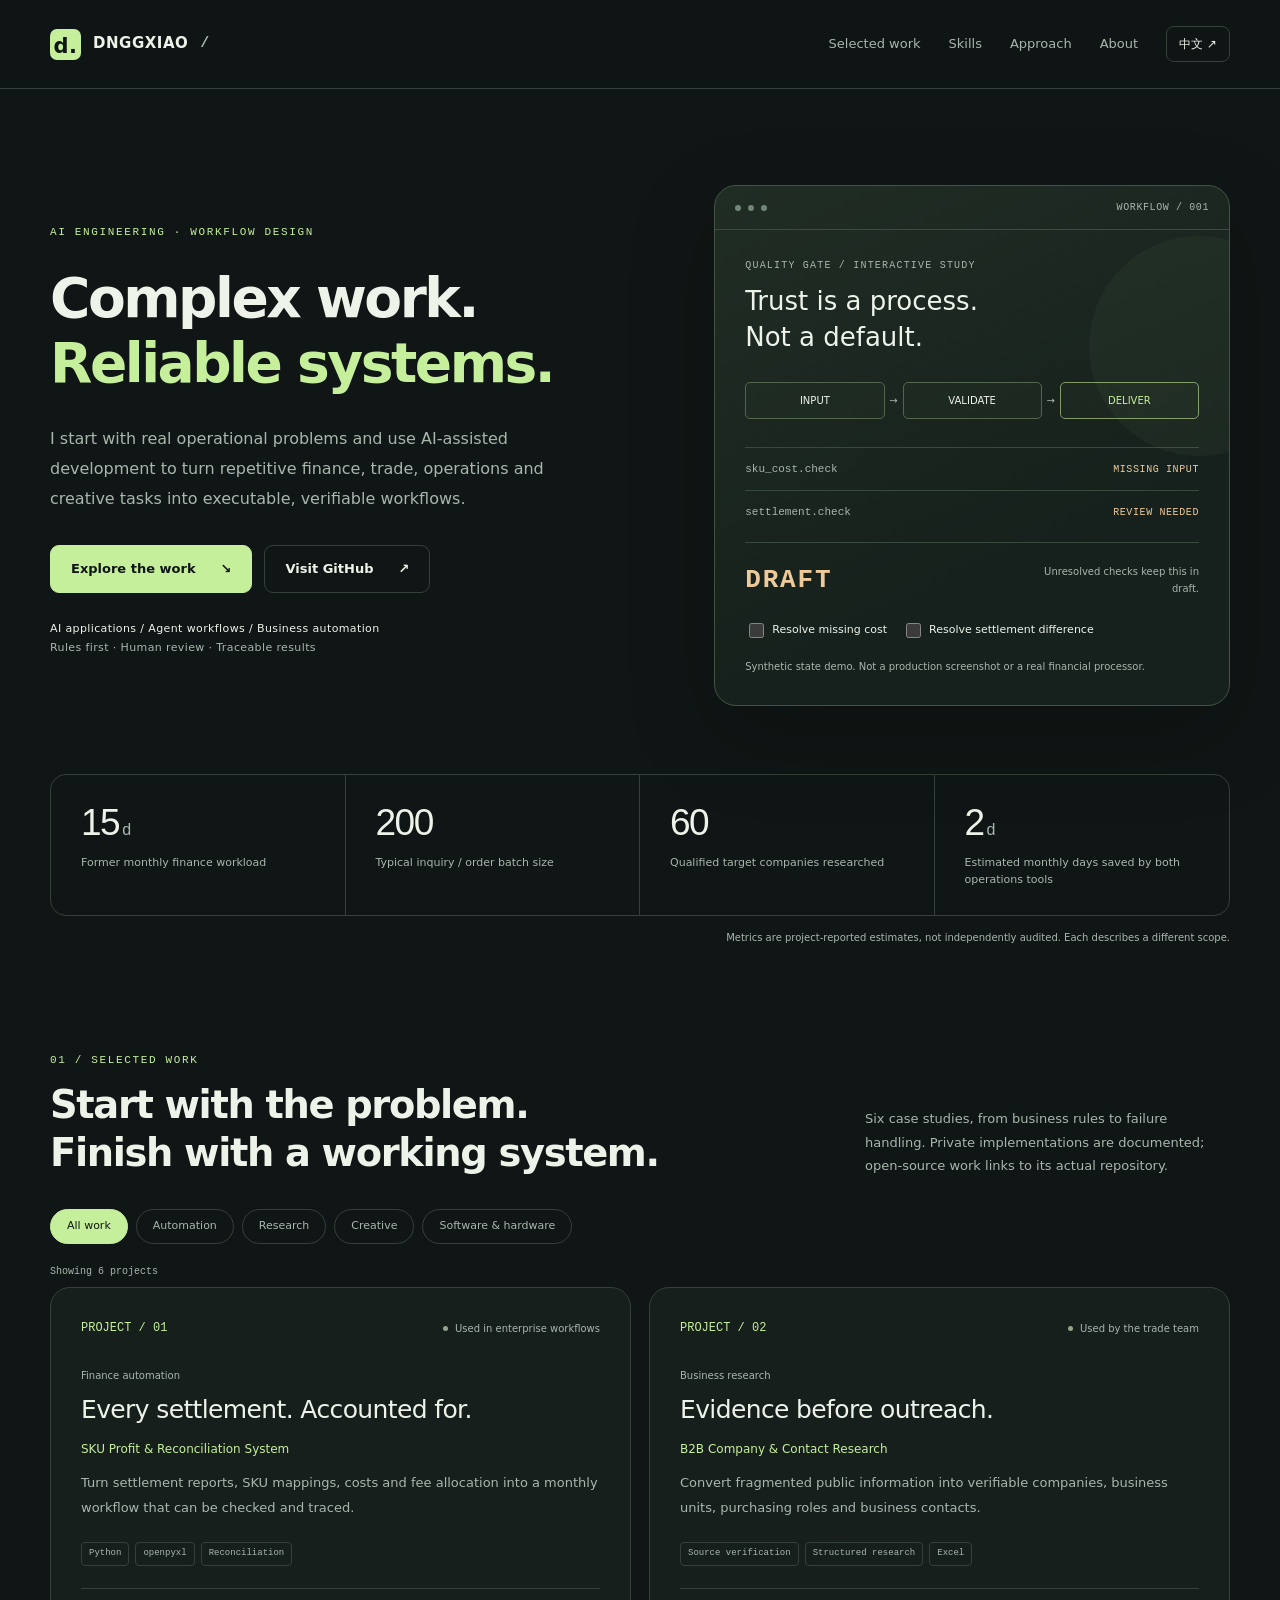
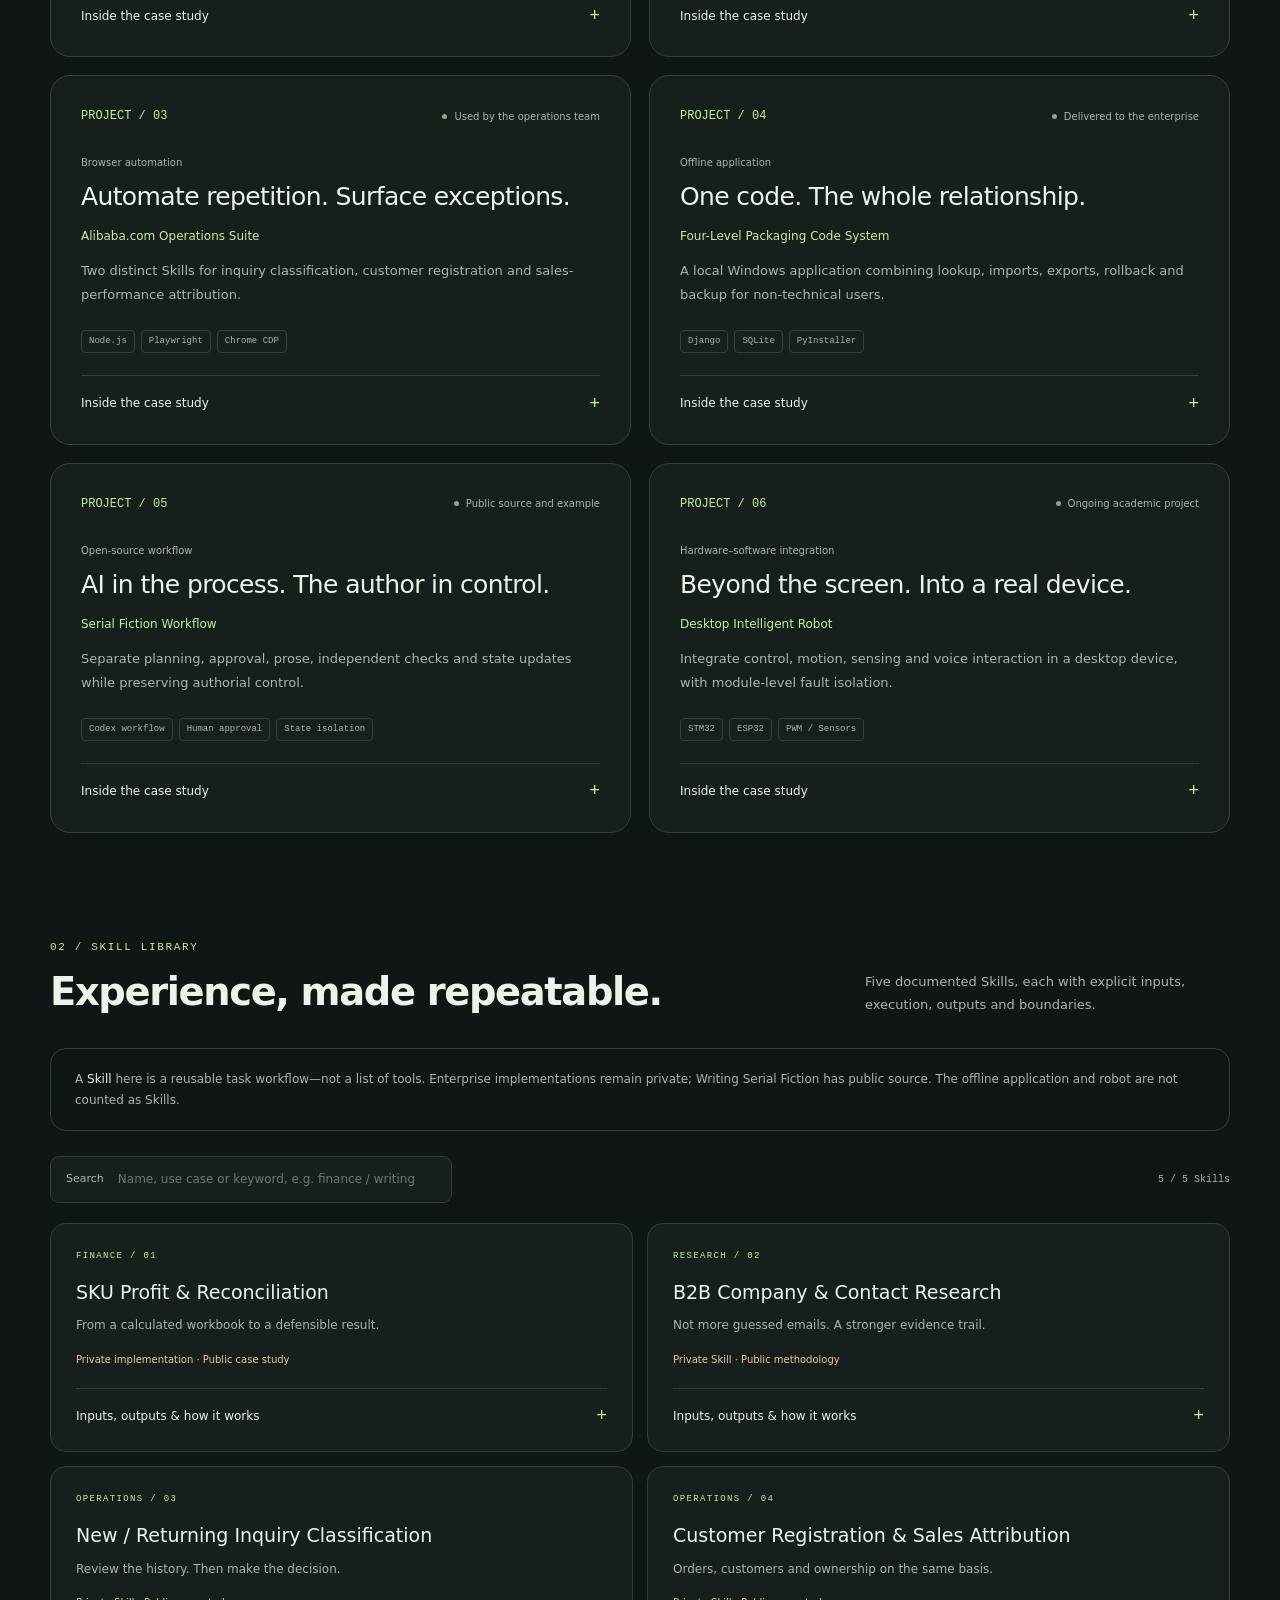
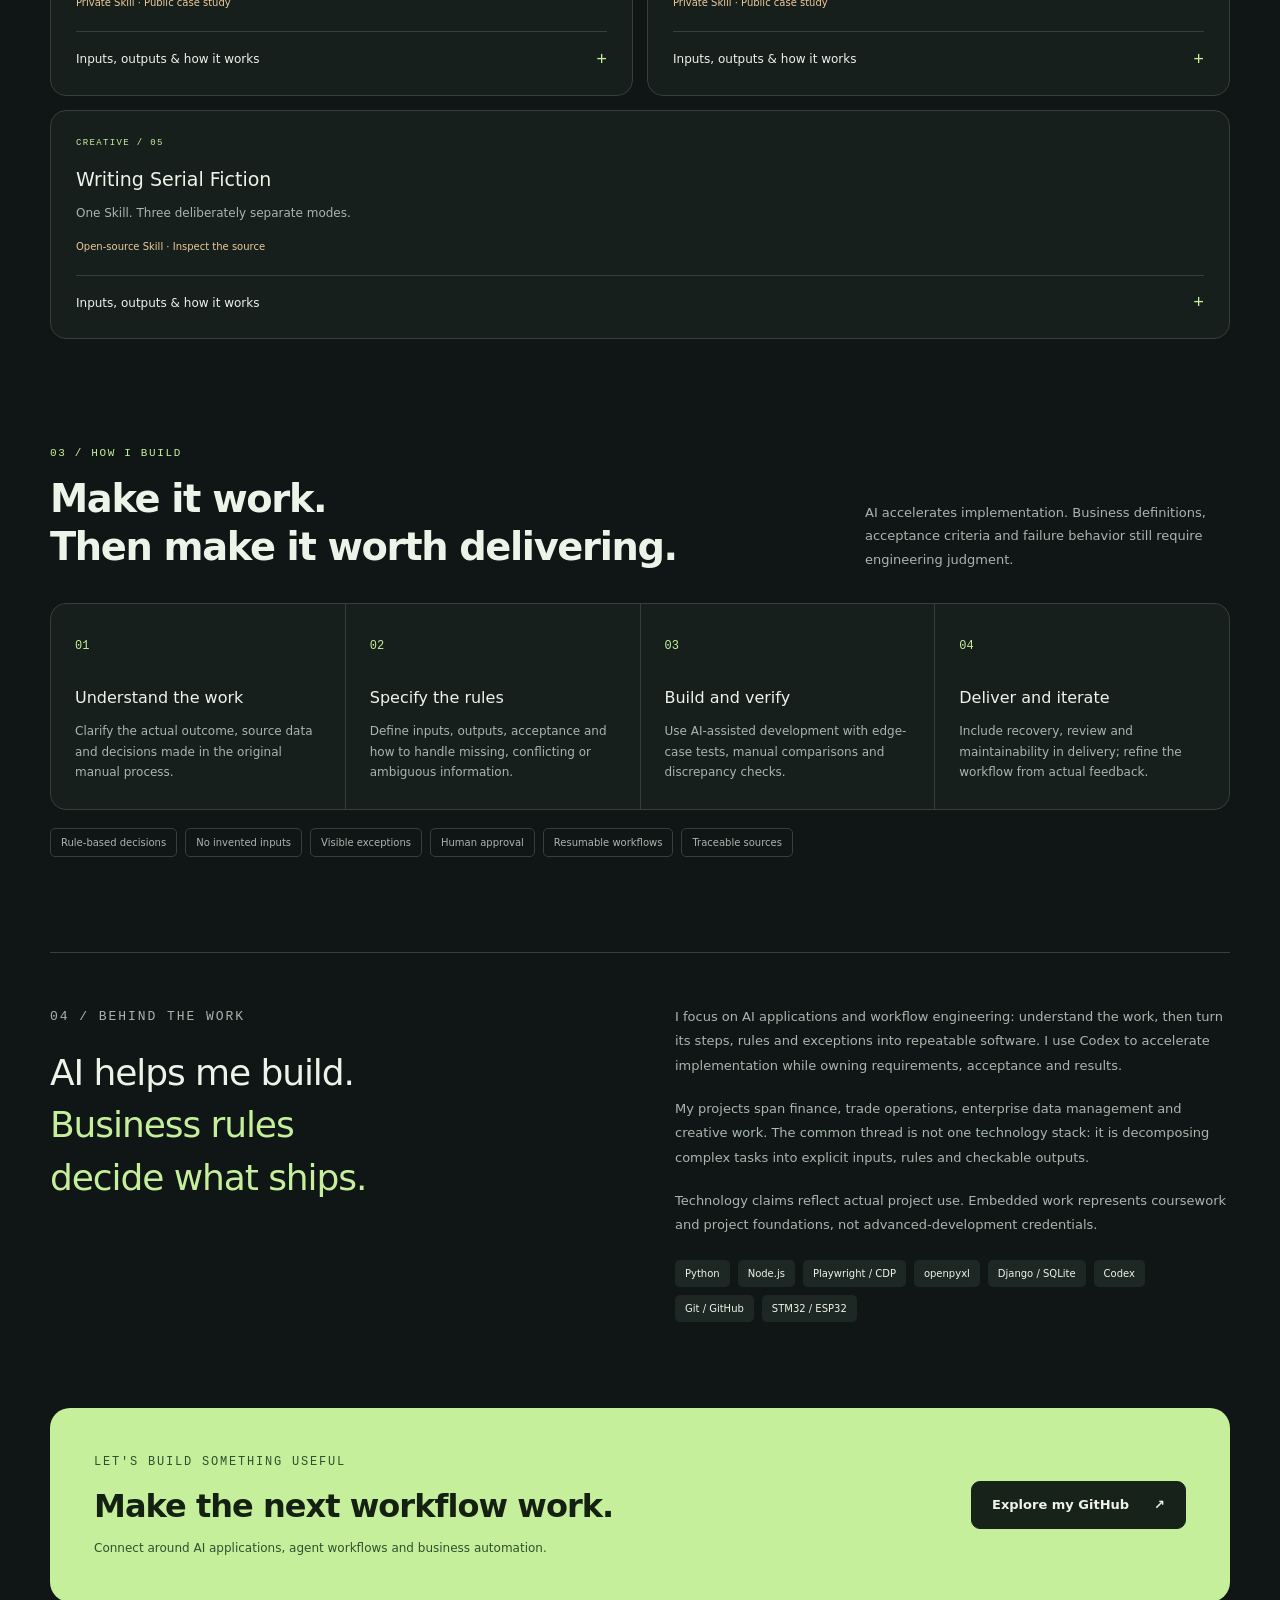
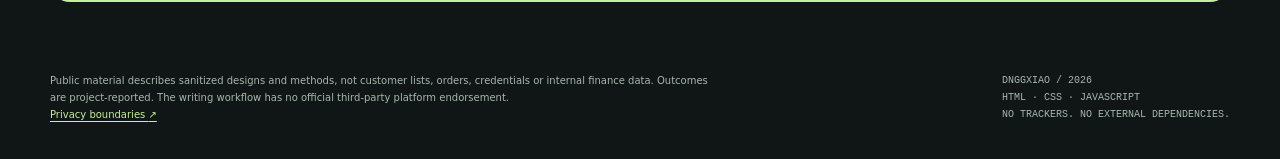
==== docs/index.en.html @ c652de13 "Build bilingual portfolio with six case studies and five Skill guides" ====
<!doctype html>
<html lang="en">
<head>
<meta charset="utf-8">
<meta name="viewport" content="width=device-width,initial-scale=1">
<meta name="color-scheme" content="dark light">
<meta name="description" content="The bilingual AI applications and workflow engineering portfolio of dnggxiao.">
<meta name="referrer" content="strict-origin-when-cross-origin">
<title>dnggxiao · AI Applications & Workflow Engineering</title>
<link rel="alternate" hreflang="zh-CN" href="index.html">
<link rel="alternate" hreflang="en" href="index.en.html">
<link rel="icon" href="data:,">
<meta name="theme-color" content="#101615">
<link rel="stylesheet" href="styles.css">
<script defer src="content.js"></script>
<script defer src="app.js"></script>
</head>
<body>
<noscript><div class="noscript"><h1>dnggxiao / AI Workflow Engineering</h1><p>This interface uses JavaScript. Read the complete text portfolio below for the no-script version.</p><p><a href="https://github.com/dnggxiao/ai-agent-portfolio/blob/main/README.md">中文项目介绍</a> · <a href="https://github.com/dnggxiao/ai-agent-portfolio/blob/main/README.en.md">English portfolio</a></p></div></noscript>
<div id="app"><p class="loading">Loading portfolio…</p></div>
</body>
</html>
---- docs/styles.css ----
/* Original, dependency-free portfolio interface. */
:root{--bg:#101615;--panel:#171f1d;--panel2:#1d2723;--ink:#eef3ea;--muted:#a8b6ad;--accent:#c5ef9b;--warm:#edca9a;--line:#344039;--radius:20px;color-scheme:dark;font-family:Inter,"Segoe UI","PingFang SC","Microsoft YaHei",system-ui,sans-serif}
*{box-sizing:border-box}html{scroll-behavior:smooth;scroll-padding-top:110px}body{margin:0;background:var(--bg);color:var(--ink);line-height:1.7}a{color:inherit;text-decoration:none}button,input{font:inherit}button,a,input,summary{-webkit-tap-highlight-color:transparent}button{cursor:pointer}button:disabled{cursor:default}a,button,input,summary{touch-action:manipulation}a:focus-visible,button:focus-visible,input:focus-visible,summary:focus-visible{outline:3px solid var(--warm);outline-offset:5px}::selection{background:var(--accent);color:var(--bg)}[hidden]{display:none!important}.wrap{width:min(1180px,calc(100% - 80px));margin:auto}.mono,.eyebrow,.chip,.number,.micro{font-family:"SFMono-Regular",Consolas,"Liberation Mono",monospace}.eyebrow{font-size:11px;letter-spacing:.15em;text-transform:uppercase;color:var(--accent);margin:0 0 24px}.muted{color:var(--muted)}.skip{position:fixed;top:-100px;left:20px;z-index:20;background:var(--accent);color:#101615;padding:10px 20px}.skip:focus{top:12px}
header{position:sticky;top:0;z-index:10;background:rgba(16,22,21,.95);border-bottom:1px solid var(--line);backdrop-filter:blur(18px)}.nav{min-height:88px;display:flex;align-items:center;gap:28px}.brand{font-size:15px;font-weight:800;letter-spacing:.035em;display:flex;align-items:center;gap:12px;white-space:nowrap}.mark{display:grid;place-items:center;width:31px;height:31px;background:var(--accent);color:#101615;border-radius:7px;font-size:21px;font-weight:900}.navlinks{display:flex;gap:28px;margin-left:auto;font-size:13px;color:var(--muted)}.navlinks a:hover{color:var(--accent)}.language{font-size:12px;border:1px solid var(--line);border-radius:8px;padding:7px 12px;white-space:nowrap}.language:hover{border-color:var(--accent)}.hero{display:grid;grid-template-columns:1.16fr 1fr;gap:66px;align-items:center;padding:96px 0 68px;position:relative}.hero h1{font-weight:650;font-size:clamp(42px,4.55vw,67px);line-height:1.18;letter-spacing:-.045em;margin:0 0 28px;overflow-wrap:break-word}.hero h1 em{font-style:normal;color:var(--accent)}html[lang=en] .hero h1{font-size:clamp(42px,4.3vw,64px)}.hero .intro{font-size:16px;max-width:505px;color:var(--muted);margin:0 0 30px;line-height:1.9}.actions{display:flex;gap:12px;flex-wrap:wrap}.button{display:inline-flex;align-items:center;justify-content:center;gap:25px;padding:12px 20px;border-radius:9px;font-size:13px;border:1px solid var(--line);font-weight:600;background:transparent;color:var(--ink);transition:transform .15s,border-color .15s}.button:hover{transform:translateY(-2px);border-color:var(--accent)}.button.primary{background:var(--accent);border-color:var(--accent);color:#101615}.hero-note{font-size:11px;margin-top:27px;color:var(--muted);letter-spacing:.035em}.hero-note b{color:var(--ink);font-weight:500}
.console{background:linear-gradient(155deg,#202d24,#16201c 70%);border:1px solid #435441;border-radius:22px;overflow:hidden;box-shadow:0 30px 90px #0003;position:relative}.console:before{content:"";position:absolute;width:220px;height:220px;border-radius:50%;background:#c5ef9b09;right:-80px;top:50px;pointer-events:none}.console-top{display:flex;align-items:center;gap:7px;border-bottom:1px solid #3d4c40;padding:16px 20px;font:10px monospace;letter-spacing:.06em;color:var(--muted)}.dot{width:6px;height:6px;background:#718775;border-radius:50%}.console-top span:last-child{margin-left:auto}.console-body{padding:30px}.console-label{font:10px monospace;letter-spacing:.12em;color:var(--muted);margin:0}.console h2{font-size:26px;line-height:1.4;font-weight:500;margin:12px 0 26px}.flow{display:grid;grid-template-columns:1fr 18px 1fr 18px 1fr;align-items:center;margin-bottom:28px;font-size:10px;text-align:center;color:var(--muted)}.flow b{font-weight:500;color:var(--ink);padding:9px 3px;border:1px solid #52664d;border-radius:5px;background:#c5ef9b05}.flow b:last-child{color:var(--accent);border-color:#829b68}.checkline{display:flex;justify-content:space-between;align-items:center;border-top:1px solid #384a3e;padding:12px 0;font-size:12px;gap:10px}.checkline code{font-size:11px;color:var(--muted)}.flag{font:10px monospace;letter-spacing:.06em;color:var(--warm)}.flag.good{color:var(--accent)}.state-row{display:flex;align-items:center;justify-content:space-between;border-top:1px solid #384a3e;margin-top:8px;padding-top:20px}.state-name{color:var(--warm);font:600 26px monospace;letter-spacing:.07em}.state-name.good{color:var(--accent)}.state-caption{font-size:10px;color:var(--muted);max-width:170px;text-align:right}.demo-controls{display:flex;gap:15px;flex-wrap:wrap;margin-top:23px;font-size:11px;color:var(--ink)}.demo-controls label{cursor:pointer;display:flex;align-items:center;gap:5px}.demo-controls input{accent-color:var(--accent);width:15px;height:15px}.demo-note{margin:17px 0 0;font-size:10px;color:var(--muted)}
.metrics{display:grid;grid-template-columns:repeat(4,1fr);border:1px solid var(--line);border-radius:16px;overflow:hidden}.metric{padding:26px 30px;border-right:1px solid var(--line)}.metric:last-child{border:0}.metric strong{font:500 37px/1.2 "Segoe UI",sans-serif;letter-spacing:-.04em}.metric strong small{font-size:16px;font-weight:400;color:var(--muted);margin-left:3px}.metric p{font-size:11px;color:var(--muted);margin:8px 0 0;line-height:1.6}.metrics-note{font-size:10px;color:var(--muted);text-align:right;margin:13px 0 0}.section{padding-top:105px}.section-head{display:flex;align-items:flex-end;justify-content:space-between;gap:28px;margin-bottom:32px}.section-head .eyebrow{margin-bottom:12px}.section h2{font-size:clamp(28px,3vw,40px);font-weight:550;line-height:1.25;letter-spacing:-.035em;margin:0}.section-desc{max-width:365px;font-size:13px;color:var(--muted);margin:0;line-height:1.8}.filters{display:flex;gap:8px;flex-wrap:wrap;margin-bottom:22px}.filter{color:var(--muted);background:transparent;border:1px solid var(--line);border-radius:50px;padding:7px 16px;font-size:11px}.filter[aria-pressed=true]{background:var(--accent);border-color:var(--accent);color:#101615}.project-grid{display:grid;grid-template-columns:1fr 1fr;gap:18px;align-items:start}.project{padding:30px;background:var(--panel);border:1px solid var(--line);border-radius:var(--radius);position:relative;min-width:0}.project:hover{border-color:#62765c}.project-top{display:flex;align-items:center;justify-content:space-between;gap:12px;margin-bottom:28px}.number{font-size:12px;color:var(--accent)}.status{font-size:10px;color:var(--muted);display:flex;align-items:center;gap:7px}.status:before{content:"";width:5px;height:5px;flex-shrink:0;border-radius:50%;background:#93a48c}.project .type{font-size:10px;color:var(--muted);margin:0 0 8px}.project h3{font-size:25px;font-weight:500;line-height:1.4;letter-spacing:-.025em;margin:0 0 12px}.project-name{font-size:12px;color:var(--accent);margin:0 0 12px}.project .summary{font-size:13px;color:var(--muted);line-height:1.9;margin:0 0 22px}.tags{display:flex;gap:6px;flex-wrap:wrap;margin:0 0 22px}.chip{font-size:9px;color:var(--muted);border:1px solid var(--line);border-radius:4px;padding:3px 7px}.project details{border-top:1px solid var(--line)}summary{cursor:pointer;list-style:none;display:flex;justify-content:space-between;gap:10px;align-items:center;padding-top:17px;font-size:12px;color:var(--ink)}summary::-webkit-details-marker{display:none}summary:after{content:"+";font:18px monospace;color:var(--accent)}details[open]>summary:after{content:"−"}.detail{font-size:12px;line-height:1.9;color:var(--muted)}.detail h4{color:var(--ink);font-size:11px;font-weight:600;margin:22px 0 7px}.detail p{margin:0}.detail a,.textlink{color:var(--accent);text-decoration:underline;text-underline-offset:4px}.detail .source{padding-top:24px}.role{color:var(--warm);font-size:10px;padding-top:20px}.empty{color:var(--muted);padding:24px;border:1px dashed var(--line);border-radius:12px;font-size:13px}
.skill-intro{border:1px solid var(--line);border-radius:16px;padding:20px 24px;font-size:12px;color:var(--muted);margin-bottom:20px}.skill-intro strong{color:var(--ink);font-weight:500}.search-row{display:flex;align-items:center;justify-content:space-between;gap:18px;margin:25px 0 20px}.search-box{max-width:470px;display:flex;align-items:center;gap:12px;border:1px solid var(--line);border-radius:9px;padding:11px 15px;background:var(--panel)}.search-box input{background:transparent;border:0;color:var(--ink);font-size:12px;width:320px;max-width:100%;outline-offset:8px;min-width:0}.search-box label{font-size:11px;color:var(--muted);white-space:nowrap}.count{font:10px monospace;color:var(--muted);white-space:nowrap}.skill-grid{display:grid;grid-template-columns:1fr 1fr;gap:14px;align-items:start}.skill{background:var(--panel);border:1px solid var(--line);border-radius:16px;padding:25px;min-width:0}.skill:last-child{grid-column:1/-1}.skill .eyebrow{font-size:9px;margin:0 0 15px}.skill h3{font-size:19px;line-height:1.45;font-weight:500;margin:0 0 9px}.skill .sub{font-size:12px;color:var(--muted);margin:0 0 15px}.access{font-size:10px;color:var(--warm);margin:0 0 20px}.skill summary{border-top:1px solid var(--line)}.method{display:grid;grid-template-columns:repeat(4,1fr);gap:1px;border:1px solid var(--line);border-radius:16px;overflow:hidden;background:var(--line)}.step{background:var(--panel);padding:26px 24px}.step b{font:12px monospace;color:var(--accent)}.step h3{font-size:16px;font-weight:500;margin:27px 0 10px}.step p{font-size:12px;color:var(--muted);margin:0}.principles{display:flex;gap:8px;flex-wrap:wrap;margin-top:18px}.principles span{font-size:10px;color:var(--muted);border:1px solid var(--line);padding:5px 10px;border-radius:5px}
.about{display:grid;grid-template-columns:1fr 1fr;gap:70px;border-top:1px solid var(--line);padding-top:52px;margin-top:95px}.about h2{font-size:36px;line-height:1.45;letter-spacing:-.03em;font-weight:500;margin:0}.about h2 em{font-style:normal;color:var(--accent)}.about p{font-size:13px;color:var(--muted);line-height:1.9;margin:0 0 18px}.stack{display:flex;gap:8px;flex-wrap:wrap;margin-top:22px}.stack span{padding:5px 10px;background:var(--panel2);border-radius:5px;font-size:10px}.contact{margin:86px 0 70px;background:var(--accent);color:#142012;border-radius:20px;padding:44px;display:flex;align-items:center;justify-content:space-between;gap:26px}.contact .eyebrow{color:#334f2e;margin-bottom:12px}.contact h2{font-size:32px;line-height:1.35;font-weight:550;letter-spacing:-.03em;margin:0 0 10px}.contact p{font-size:12px;color:#334f2e;margin:0}.contact .button{color:var(--ink);background:#17221a;white-space:nowrap;border-color:#17221a}.footer{display:flex;justify-content:space-between;gap:30px;font-size:10px;color:var(--muted);padding:0 0 32px}.footer a{text-decoration:underline;text-underline-offset:3px}.footer p{margin:0;max-width:670px}.noscript{margin:30px auto;max-width:900px;padding:25px;border:1px solid #777}.loading{padding:80px 30px;text-align:center;color:var(--muted)}
@media(min-width:1300px){.hero{padding-top:112px;padding-bottom:84px}}
@media(max-width:960px){.wrap{width:calc(100% - 48px)}.hero{gap:32px;padding-top:70px}.hero h1,html[lang=en] .hero h1{font-size:44px}.console-body{padding:24px}.console h2{font-size:22px}.navlinks{gap:18px}.metric{padding:24px 20px}.section{padding-top:80px}.about{gap:35px}.project{padding:25px}.project h3{font-size:22px}}
@media(max-width:720px){html{scroll-padding-top:125px}.wrap{width:calc(100% - 36px)}.nav{min-height:78px;gap:12px;flex-wrap:wrap;padding-top:14px;padding-bottom:13px}.brand{font-size:13px}.navlinks{order:3;margin:0;width:100%;justify-content:space-between;gap:16px;font-size:11px;padding-top:2px}.language{margin-left:auto}.hero{grid-template-columns:1fr;gap:40px;padding:48px 0 38px}.hero h1,html[lang=en] .hero h1{font-size:clamp(37px,9.5vw,56px);max-width:530px}.hero .intro{font-size:14px;max-width:520px}.eyebrow{font-size:9px;margin-bottom:20px}.hero-note{font-size:10px}.console-body{padding:25px}.console h2{font-size:25px}.metrics{grid-template-columns:1fr 1fr}.metric{padding:23px}.metric:nth-child(2){border-right:0}.metric:nth-child(-n+2){border-bottom:1px solid var(--line)}.metric strong{font-size:32px}.metrics-note{text-align:left;line-height:1.7}.section{padding-top:65px}.section-head{display:block}.section h2{font-size:31px}.section-desc{margin-top:18px;max-width:none;font-size:12px}.project-grid,.skill-grid{grid-template-columns:1fr}.project{padding:26px}.project h3{font-size:25px}.project-top{margin-bottom:22px}.skill:last-child{grid-column:auto}.search-row{align-items:flex-start;flex-direction:column;gap:10px}.search-box{max-width:100%;width:100%}.search-box input{width:100%}.search-box label{font-size:10px}.method{grid-template-columns:1fr 1fr}.step{padding:25px 22px}.step h3{margin-top:20px}.about{grid-template-columns:1fr;gap:27px;margin-top:68px;padding-top:40px}.about h2{font-size:31px}.contact{display:block;padding:30px 25px;margin:60px 0 36px}.contact h2{font-size:27px}.contact .button{margin-top:25px}.footer{display:block;font-size:9px}.footer p{margin-bottom:14px}.skill-intro{padding:18px}.filters{gap:7px}.filter{font-size:10px;padding:7px 13px}.demo-controls{gap:12px}}
@media(prefers-reduced-motion:reduce){html{scroll-behavior:auto}*,*:before,*:after{transition:none!important;animation:none!important}}
@media print{html{color-scheme:light}body{background:white;color:black}header,.hero .console,.filters,.search-row,.contact,.actions,.skip{display:none}.wrap{width:100%}.hero{display:block;padding:20px 0}.hero h1{font-size:32px}.hero h1 em,.eyebrow,.number,.project-name,.detail a{color:#23472b}.muted,.summary,.intro,.section-desc,.detail,.about p,.metric p{color:#333!important}.project,.skill,.step{background:white;border:1px solid #aaa;break-inside:avoid}.project-grid,.skill-grid,.method{display:block}.project,.skill,.step{margin:15px 0}.section{padding-top:30px}.about{display:block;margin-top:35px}.metrics{border-color:#aaa}.footer{color:#333}a{text-decoration:underline}}
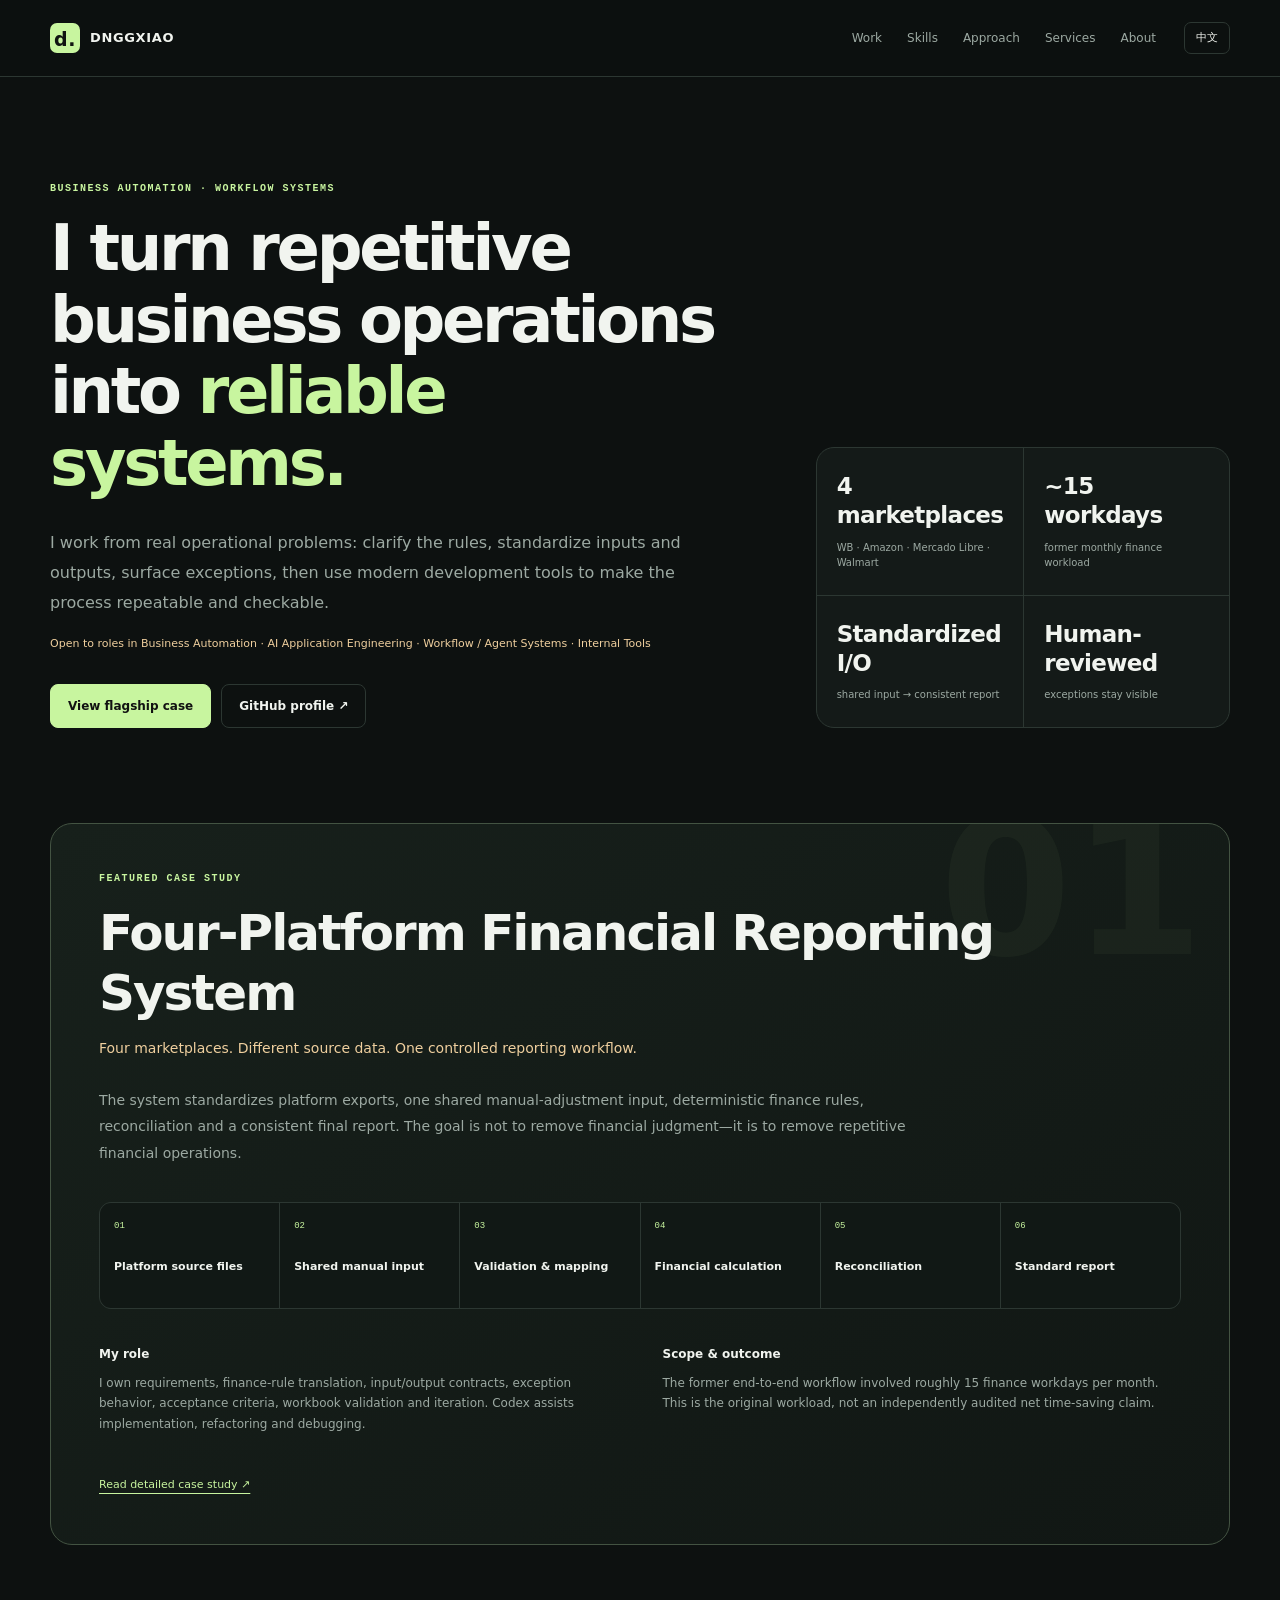
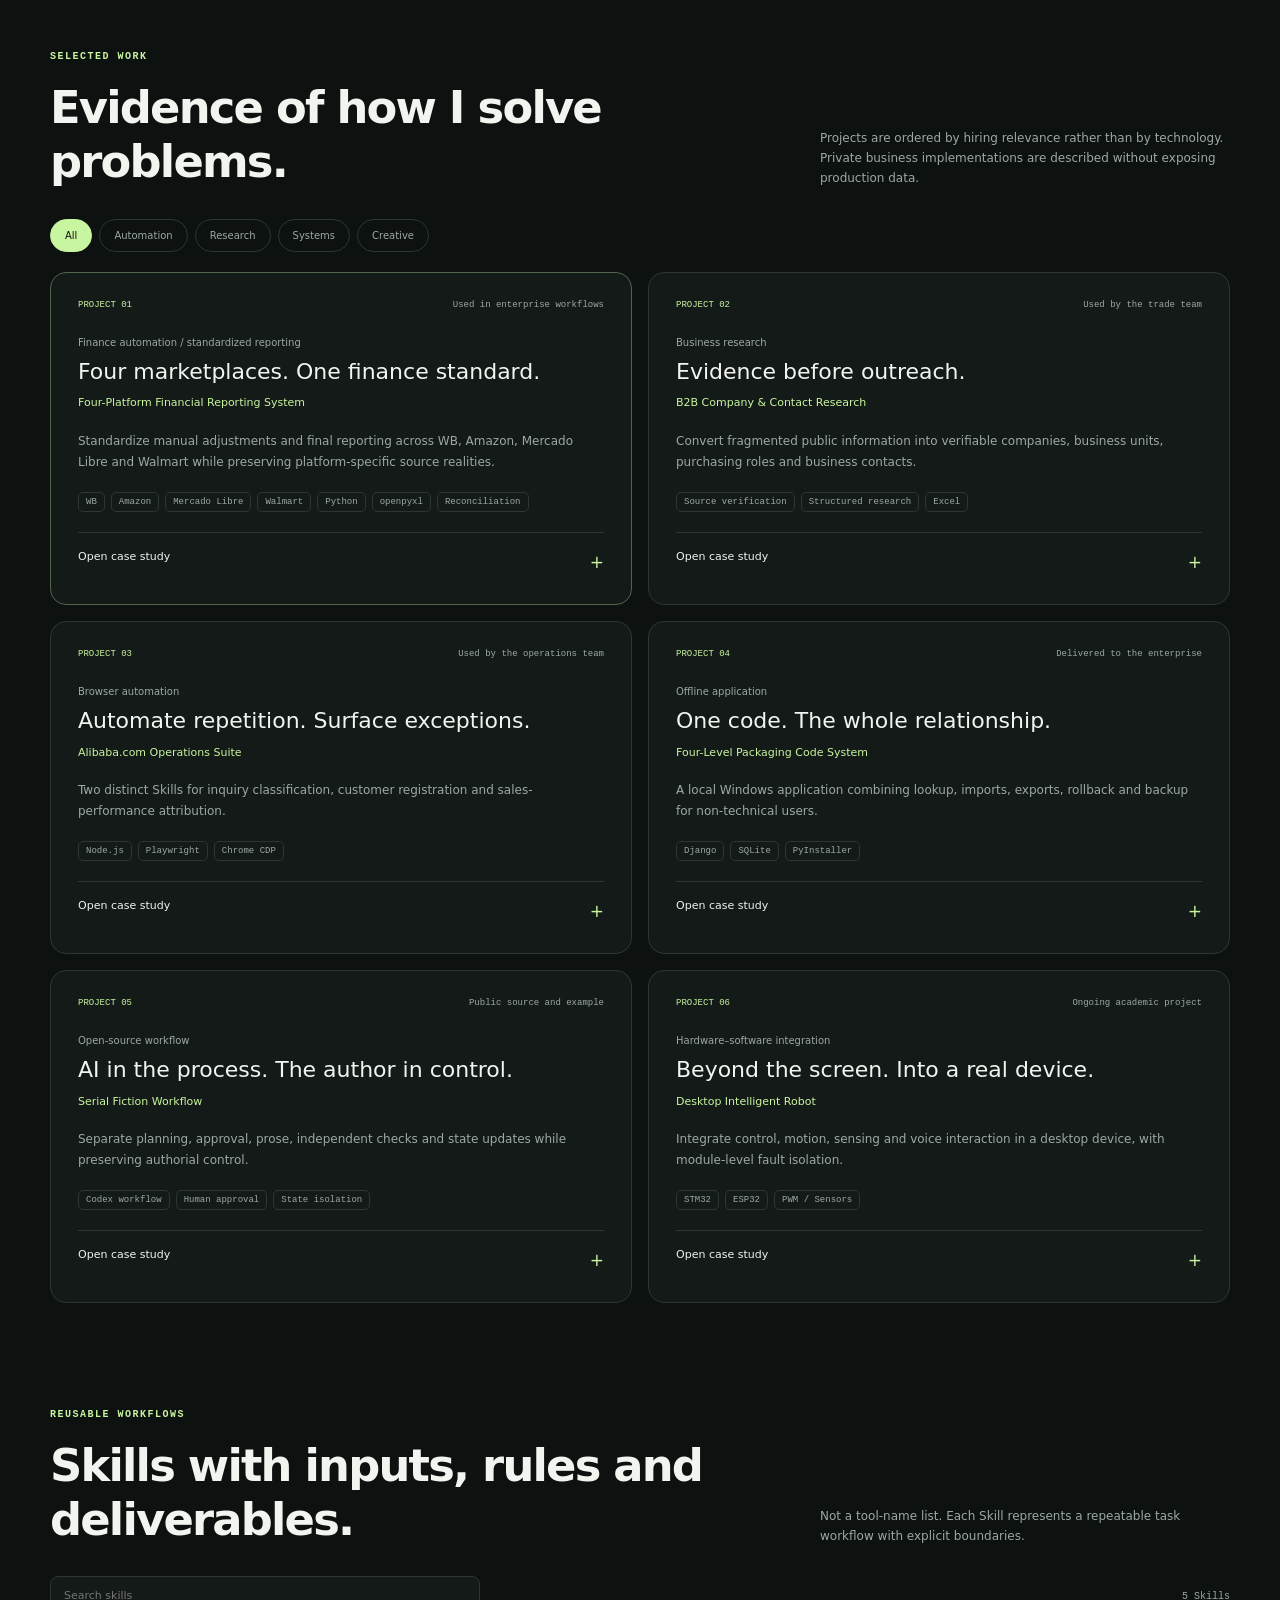
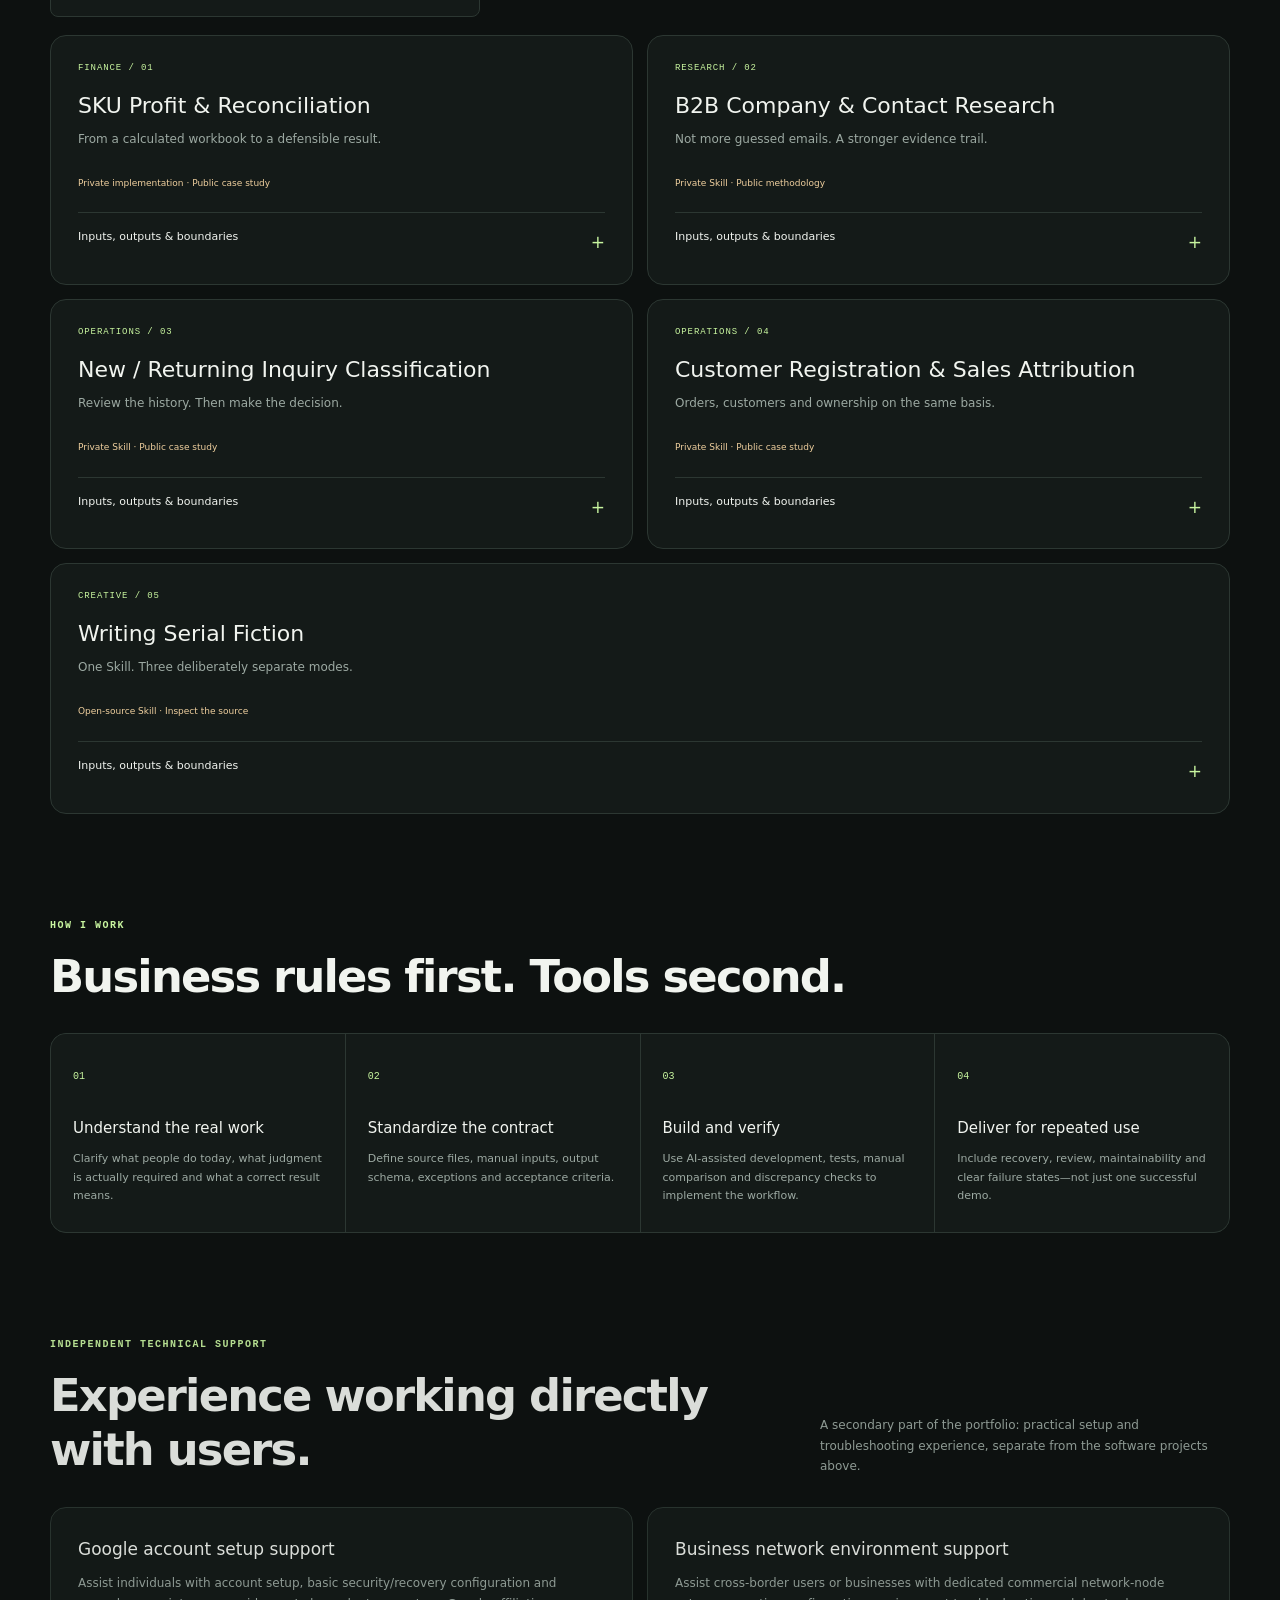
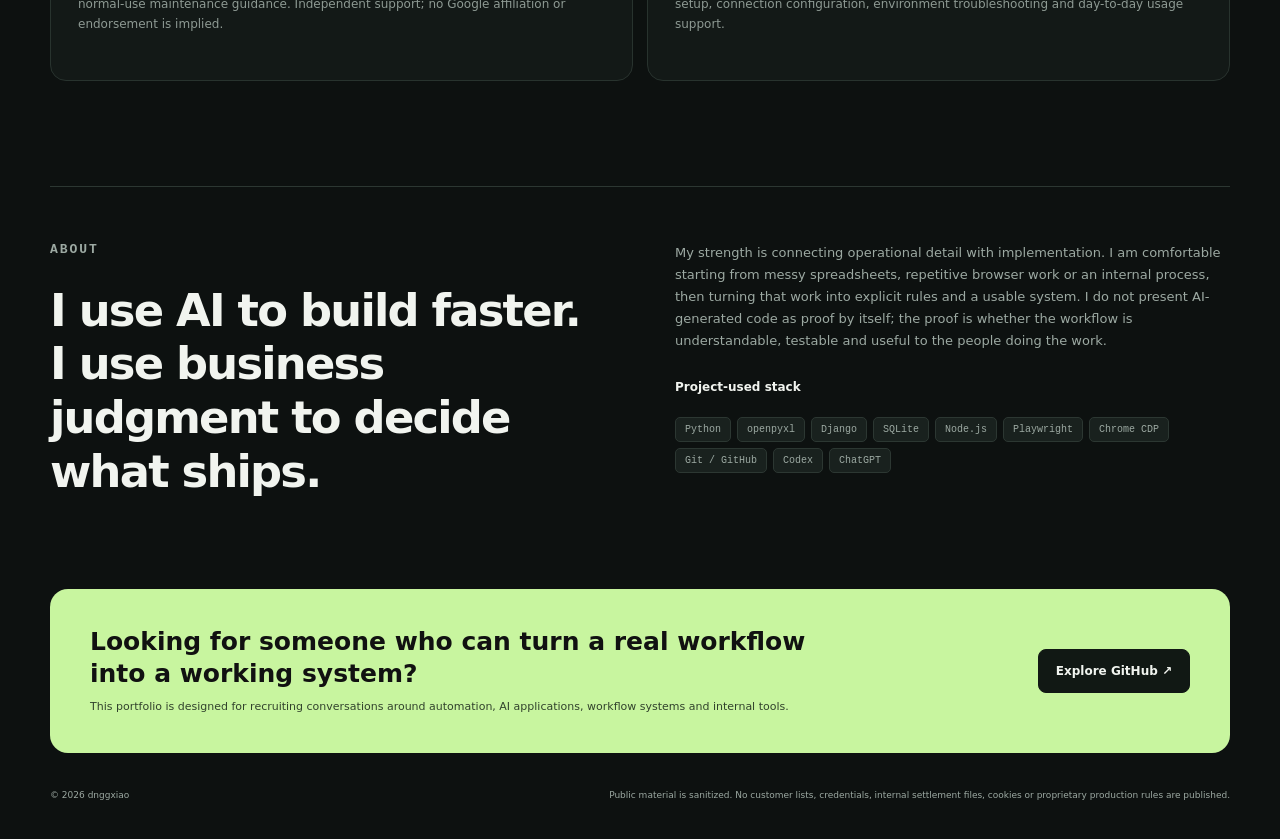
==== commit 694ee4f6: "Update English portfolio metadata for recruiting" ====
--- a/docs/index.en.html
+++ b/docs/index.en.html
@@ -3,20 +3,20 @@
 <head>
 <meta charset="utf-8">
 <meta name="viewport" content="width=device-width,initial-scale=1">
-<meta name="color-scheme" content="dark light">
-<meta name="description" content="The bilingual AI applications and workflow engineering portfolio of dnggxiao.">
+<meta name="color-scheme" content="dark">
+<meta name="description" content="dnggxiao recruiting portfolio: business automation, workflow systems, four-platform financial reporting, internal tools and AI-assisted development.">
 <meta name="referrer" content="strict-origin-when-cross-origin">
-<title>dnggxiao · AI Applications & Workflow Engineering</title>
+<title>dnggxiao · Business Automation & Workflow Systems</title>
 <link rel="alternate" hreflang="zh-CN" href="index.html">
 <link rel="alternate" hreflang="en" href="index.en.html">
 <link rel="icon" href="data:,">
-<meta name="theme-color" content="#101615">
+<meta name="theme-color" content="#0d1110">
 <link rel="stylesheet" href="styles.css">
 <script defer src="content.js"></script>
 <script defer src="app.js"></script>
 </head>
 <body>
-<noscript><div class="noscript"><h1>dnggxiao / AI Workflow Engineering</h1><p>This interface uses JavaScript. Read the complete text portfolio below for the no-script version.</p><p><a href="https://github.com/dnggxiao/ai-agent-portfolio/blob/main/README.md">中文项目介绍</a> · <a href="https://github.com/dnggxiao/ai-agent-portfolio/blob/main/README.en.md">English portfolio</a></p></div></noscript>
+<noscript><div class="noscript"><h1>dnggxiao / Business Automation & Workflow Systems</h1><p>This portfolio uses JavaScript. The complete bilingual portfolio remains available in the repository README files.</p><p><a href="https://github.com/dnggxiao/ai-agent-portfolio/blob/main/README.md">中文作品集</a> · <a href="https://github.com/dnggxiao/ai-agent-portfolio/blob/main/README.en.md">English portfolio</a></p></div></noscript>
 <div id="app"><p class="loading">Loading portfolio…</p></div>
 </body>
 </html>
--- a/docs/styles.css
+++ b/docs/styles.css
@@ -1,13 +1,5 @@
-/* Original, dependency-free portfolio interface. */
-:root{--bg:#101615;--panel:#171f1d;--panel2:#1d2723;--ink:#eef3ea;--muted:#a8b6ad;--accent:#c5ef9b;--warm:#edca9a;--line:#344039;--radius:20px;color-scheme:dark;font-family:Inter,"Segoe UI","PingFang SC","Microsoft YaHei",system-ui,sans-serif}
-*{box-sizing:border-box}html{scroll-behavior:smooth;scroll-padding-top:110px}body{margin:0;background:var(--bg);color:var(--ink);line-height:1.7}a{color:inherit;text-decoration:none}button,input{font:inherit}button,a,input,summary{-webkit-tap-highlight-color:transparent}button{cursor:pointer}button:disabled{cursor:default}a,button,input,summary{touch-action:manipulation}a:focus-visible,button:focus-visible,input:focus-visible,summary:focus-visible{outline:3px solid var(--warm);outline-offset:5px}::selection{background:var(--accent);color:var(--bg)}[hidden]{display:none!important}.wrap{width:min(1180px,calc(100% - 80px));margin:auto}.mono,.eyebrow,.chip,.number,.micro{font-family:"SFMono-Regular",Consolas,"Liberation Mono",monospace}.eyebrow{font-size:11px;letter-spacing:.15em;text-transform:uppercase;color:var(--accent);margin:0 0 24px}.muted{color:var(--muted)}.skip{position:fixed;top:-100px;left:20px;z-index:20;background:var(--accent);color:#101615;padding:10px 20px}.skip:focus{top:12px}
-header{position:sticky;top:0;z-index:10;background:rgba(16,22,21,.95);border-bottom:1px solid var(--line);backdrop-filter:blur(18px)}.nav{min-height:88px;display:flex;align-items:center;gap:28px}.brand{font-size:15px;font-weight:800;letter-spacing:.035em;display:flex;align-items:center;gap:12px;white-space:nowrap}.mark{display:grid;place-items:center;width:31px;height:31px;background:var(--accent);color:#101615;border-radius:7px;font-size:21px;font-weight:900}.navlinks{display:flex;gap:28px;margin-left:auto;font-size:13px;color:var(--muted)}.navlinks a:hover{color:var(--accent)}.language{font-size:12px;border:1px solid var(--line);border-radius:8px;padding:7px 12px;white-space:nowrap}.language:hover{border-color:var(--accent)}.hero{display:grid;grid-template-columns:1.16fr 1fr;gap:66px;align-items:center;padding:96px 0 68px;position:relative}.hero h1{font-weight:650;font-size:clamp(42px,4.55vw,67px);line-height:1.18;letter-spacing:-.045em;margin:0 0 28px;overflow-wrap:break-word}.hero h1 em{font-style:normal;color:var(--accent)}html[lang=en] .hero h1{font-size:clamp(42px,4.3vw,64px)}.hero .intro{font-size:16px;max-width:505px;color:var(--muted);margin:0 0 30px;line-height:1.9}.actions{display:flex;gap:12px;flex-wrap:wrap}.button{display:inline-flex;align-items:center;justify-content:center;gap:25px;padding:12px 20px;border-radius:9px;font-size:13px;border:1px solid var(--line);font-weight:600;background:transparent;color:var(--ink);transition:transform .15s,border-color .15s}.button:hover{transform:translateY(-2px);border-color:var(--accent)}.button.primary{background:var(--accent);border-color:var(--accent);color:#101615}.hero-note{font-size:11px;margin-top:27px;color:var(--muted);letter-spacing:.035em}.hero-note b{color:var(--ink);font-weight:500}
-.console{background:linear-gradient(155deg,#202d24,#16201c 70%);border:1px solid #435441;border-radius:22px;overflow:hidden;box-shadow:0 30px 90px #0003;position:relative}.console:before{content:"";position:absolute;width:220px;height:220px;border-radius:50%;background:#c5ef9b09;right:-80px;top:50px;pointer-events:none}.console-top{display:flex;align-items:center;gap:7px;border-bottom:1px solid #3d4c40;padding:16px 20px;font:10px monospace;letter-spacing:.06em;color:var(--muted)}.dot{width:6px;height:6px;background:#718775;border-radius:50%}.console-top span:last-child{margin-left:auto}.console-body{padding:30px}.console-label{font:10px monospace;letter-spacing:.12em;color:var(--muted);margin:0}.console h2{font-size:26px;line-height:1.4;font-weight:500;margin:12px 0 26px}.flow{display:grid;grid-template-columns:1fr 18px 1fr 18px 1fr;align-items:center;margin-bottom:28px;font-size:10px;text-align:center;color:var(--muted)}.flow b{font-weight:500;color:var(--ink);padding:9px 3px;border:1px solid #52664d;border-radius:5px;background:#c5ef9b05}.flow b:last-child{color:var(--accent);border-color:#829b68}.checkline{display:flex;justify-content:space-between;align-items:center;border-top:1px solid #384a3e;padding:12px 0;font-size:12px;gap:10px}.checkline code{font-size:11px;color:var(--muted)}.flag{font:10px monospace;letter-spacing:.06em;color:var(--warm)}.flag.good{color:var(--accent)}.state-row{display:flex;align-items:center;justify-content:space-between;border-top:1px solid #384a3e;margin-top:8px;padding-top:20px}.state-name{color:var(--warm);font:600 26px monospace;letter-spacing:.07em}.state-name.good{color:var(--accent)}.state-caption{font-size:10px;color:var(--muted);max-width:170px;text-align:right}.demo-controls{display:flex;gap:15px;flex-wrap:wrap;margin-top:23px;font-size:11px;color:var(--ink)}.demo-controls label{cursor:pointer;display:flex;align-items:center;gap:5px}.demo-controls input{accent-color:var(--accent);width:15px;height:15px}.demo-note{margin:17px 0 0;font-size:10px;color:var(--muted)}
-.metrics{display:grid;grid-template-columns:repeat(4,1fr);border:1px solid var(--line);border-radius:16px;overflow:hidden}.metric{padding:26px 30px;border-right:1px solid var(--line)}.metric:last-child{border:0}.metric strong{font:500 37px/1.2 "Segoe UI",sans-serif;letter-spacing:-.04em}.metric strong small{font-size:16px;font-weight:400;color:var(--muted);margin-left:3px}.metric p{font-size:11px;color:var(--muted);margin:8px 0 0;line-height:1.6}.metrics-note{font-size:10px;color:var(--muted);text-align:right;margin:13px 0 0}.section{padding-top:105px}.section-head{display:flex;align-items:flex-end;justify-content:space-between;gap:28px;margin-bottom:32px}.section-head .eyebrow{margin-bottom:12px}.section h2{font-size:clamp(28px,3vw,40px);font-weight:550;line-height:1.25;letter-spacing:-.035em;margin:0}.section-desc{max-width:365px;font-size:13px;color:var(--muted);margin:0;line-height:1.8}.filters{display:flex;gap:8px;flex-wrap:wrap;margin-bottom:22px}.filter{color:var(--muted);background:transparent;border:1px solid var(--line);border-radius:50px;padding:7px 16px;font-size:11px}.filter[aria-pressed=true]{background:var(--accent);border-color:var(--accent);color:#101615}.project-grid{display:grid;grid-template-columns:1fr 1fr;gap:18px;align-items:start}.project{padding:30px;background:var(--panel);border:1px solid var(--line);border-radius:var(--radius);position:relative;min-width:0}.project:hover{border-color:#62765c}.project-top{display:flex;align-items:center;justify-content:space-between;gap:12px;margin-bottom:28px}.number{font-size:12px;color:var(--accent)}.status{font-size:10px;color:var(--muted);display:flex;align-items:center;gap:7px}.status:before{content:"";width:5px;height:5px;flex-shrink:0;border-radius:50%;background:#93a48c}.project .type{font-size:10px;color:var(--muted);margin:0 0 8px}.project h3{font-size:25px;font-weight:500;line-height:1.4;letter-spacing:-.025em;margin:0 0 12px}.project-name{font-size:12px;color:var(--accent);margin:0 0 12px}.project .summary{font-size:13px;color:var(--muted);line-height:1.9;margin:0 0 22px}.tags{display:flex;gap:6px;flex-wrap:wrap;margin:0 0 22px}.chip{font-size:9px;color:var(--muted);border:1px solid var(--line);border-radius:4px;padding:3px 7px}.project details{border-top:1px solid var(--line)}summary{cursor:pointer;list-style:none;display:flex;justify-content:space-between;gap:10px;align-items:center;padding-top:17px;font-size:12px;color:var(--ink)}summary::-webkit-details-marker{display:none}summary:after{content:"+";font:18px monospace;color:var(--accent)}details[open]>summary:after{content:"−"}.detail{font-size:12px;line-height:1.9;color:var(--muted)}.detail h4{color:var(--ink);font-size:11px;font-weight:600;margin:22px 0 7px}.detail p{margin:0}.detail a,.textlink{color:var(--accent);text-decoration:underline;text-underline-offset:4px}.detail .source{padding-top:24px}.role{color:var(--warm);font-size:10px;padding-top:20px}.empty{color:var(--muted);padding:24px;border:1px dashed var(--line);border-radius:12px;font-size:13px}
-.skill-intro{border:1px solid var(--line);border-radius:16px;padding:20px 24px;font-size:12px;color:var(--muted);margin-bottom:20px}.skill-intro strong{color:var(--ink);font-weight:500}.search-row{display:flex;align-items:center;justify-content:space-between;gap:18px;margin:25px 0 20px}.search-box{max-width:470px;display:flex;align-items:center;gap:12px;border:1px solid var(--line);border-radius:9px;padding:11px 15px;background:var(--panel)}.search-box input{background:transparent;border:0;color:var(--ink);font-size:12px;width:320px;max-width:100%;outline-offset:8px;min-width:0}.search-box label{font-size:11px;color:var(--muted);white-space:nowrap}.count{font:10px monospace;color:var(--muted);white-space:nowrap}.skill-grid{display:grid;grid-template-columns:1fr 1fr;gap:14px;align-items:start}.skill{background:var(--panel);border:1px solid var(--line);border-radius:16px;padding:25px;min-width:0}.skill:last-child{grid-column:1/-1}.skill .eyebrow{font-size:9px;margin:0 0 15px}.skill h3{font-size:19px;line-height:1.45;font-weight:500;margin:0 0 9px}.skill .sub{font-size:12px;color:var(--muted);margin:0 0 15px}.access{font-size:10px;color:var(--warm);margin:0 0 20px}.skill summary{border-top:1px solid var(--line)}.method{display:grid;grid-template-columns:repeat(4,1fr);gap:1px;border:1px solid var(--line);border-radius:16px;overflow:hidden;background:var(--line)}.step{background:var(--panel);padding:26px 24px}.step b{font:12px monospace;color:var(--accent)}.step h3{font-size:16px;font-weight:500;margin:27px 0 10px}.step p{font-size:12px;color:var(--muted);margin:0}.principles{display:flex;gap:8px;flex-wrap:wrap;margin-top:18px}.principles span{font-size:10px;color:var(--muted);border:1px solid var(--line);padding:5px 10px;border-radius:5px}
-.about{display:grid;grid-template-columns:1fr 1fr;gap:70px;border-top:1px solid var(--line);padding-top:52px;margin-top:95px}.about h2{font-size:36px;line-height:1.45;letter-spacing:-.03em;font-weight:500;margin:0}.about h2 em{font-style:normal;color:var(--accent)}.about p{font-size:13px;color:var(--muted);line-height:1.9;margin:0 0 18px}.stack{display:flex;gap:8px;flex-wrap:wrap;margin-top:22px}.stack span{padding:5px 10px;background:var(--panel2);border-radius:5px;font-size:10px}.contact{margin:86px 0 70px;background:var(--accent);color:#142012;border-radius:20px;padding:44px;display:flex;align-items:center;justify-content:space-between;gap:26px}.contact .eyebrow{color:#334f2e;margin-bottom:12px}.contact h2{font-size:32px;line-height:1.35;font-weight:550;letter-spacing:-.03em;margin:0 0 10px}.contact p{font-size:12px;color:#334f2e;margin:0}.contact .button{color:var(--ink);background:#17221a;white-space:nowrap;border-color:#17221a}.footer{display:flex;justify-content:space-between;gap:30px;font-size:10px;color:var(--muted);padding:0 0 32px}.footer a{text-decoration:underline;text-underline-offset:3px}.footer p{margin:0;max-width:670px}.noscript{margin:30px auto;max-width:900px;padding:25px;border:1px solid #777}.loading{padding:80px 30px;text-align:center;color:var(--muted)}
-@media(min-width:1300px){.hero{padding-top:112px;padding-bottom:84px}}
-@media(max-width:960px){.wrap{width:calc(100% - 48px)}.hero{gap:32px;padding-top:70px}.hero h1,html[lang=en] .hero h1{font-size:44px}.console-body{padding:24px}.console h2{font-size:22px}.navlinks{gap:18px}.metric{padding:24px 20px}.section{padding-top:80px}.about{gap:35px}.project{padding:25px}.project h3{font-size:22px}}
-@media(max-width:720px){html{scroll-padding-top:125px}.wrap{width:calc(100% - 36px)}.nav{min-height:78px;gap:12px;flex-wrap:wrap;padding-top:14px;padding-bottom:13px}.brand{font-size:13px}.navlinks{order:3;margin:0;width:100%;justify-content:space-between;gap:16px;font-size:11px;padding-top:2px}.language{margin-left:auto}.hero{grid-template-columns:1fr;gap:40px;padding:48px 0 38px}.hero h1,html[lang=en] .hero h1{font-size:clamp(37px,9.5vw,56px);max-width:530px}.hero .intro{font-size:14px;max-width:520px}.eyebrow{font-size:9px;margin-bottom:20px}.hero-note{font-size:10px}.console-body{padding:25px}.console h2{font-size:25px}.metrics{grid-template-columns:1fr 1fr}.metric{padding:23px}.metric:nth-child(2){border-right:0}.metric:nth-child(-n+2){border-bottom:1px solid var(--line)}.metric strong{font-size:32px}.metrics-note{text-align:left;line-height:1.7}.section{padding-top:65px}.section-head{display:block}.section h2{font-size:31px}.section-desc{margin-top:18px;max-width:none;font-size:12px}.project-grid,.skill-grid{grid-template-columns:1fr}.project{padding:26px}.project h3{font-size:25px}.project-top{margin-bottom:22px}.skill:last-child{grid-column:auto}.search-row{align-items:flex-start;flex-direction:column;gap:10px}.search-box{max-width:100%;width:100%}.search-box input{width:100%}.search-box label{font-size:10px}.method{grid-template-columns:1fr 1fr}.step{padding:25px 22px}.step h3{margin-top:20px}.about{grid-template-columns:1fr;gap:27px;margin-top:68px;padding-top:40px}.about h2{font-size:31px}.contact{display:block;padding:30px 25px;margin:60px 0 36px}.contact h2{font-size:27px}.contact .button{margin-top:25px}.footer{display:block;font-size:9px}.footer p{margin-bottom:14px}.skill-intro{padding:18px}.filters{gap:7px}.filter{font-size:10px;padding:7px 13px}.demo-controls{gap:12px}}
-@media(prefers-reduced-motion:reduce){html{scroll-behavior:auto}*,*:before,*:after{transition:none!important;animation:none!important}}
-@media print{html{color-scheme:light}body{background:white;color:black}header,.hero .console,.filters,.search-row,.contact,.actions,.skip{display:none}.wrap{width:100%}.hero{display:block;padding:20px 0}.hero h1{font-size:32px}.hero h1 em,.eyebrow,.number,.project-name,.detail a{color:#23472b}.muted,.summary,.intro,.section-desc,.detail,.about p,.metric p{color:#333!important}.project,.skill,.step{background:white;border:1px solid #aaa;break-inside:avoid}.project-grid,.skill-grid,.method{display:block}.project,.skill,.step{margin:15px 0}.section{padding-top:30px}.about{display:block;margin-top:35px}.metrics{border-color:#aaa}.footer{color:#333}a{text-decoration:underline}}
+/* Recruiting portfolio — dependency-free, responsive, print-friendly. */
+:root{--bg:#0d1110;--panel:#141a18;--panel2:#19211e;--ink:#f1f4ef;--muted:#9ca9a2;--accent:#c8f59f;--warm:#efcf9e;--line:#2c3732;--max:1180px;color-scheme:dark;font-family:Inter,"Segoe UI","PingFang SC","Microsoft YaHei",system-ui,sans-serif}*{box-sizing:border-box}html{scroll-behavior:smooth;scroll-padding-top:95px}body{margin:0;background:var(--bg);color:var(--ink);line-height:1.7}a{color:inherit;text-decoration:none}button,input,summary{font:inherit}button,summary{cursor:pointer}.shell{width:min(var(--max),calc(100% - 64px));margin:auto}.skip{position:fixed;left:16px;top:-60px;z-index:30;background:var(--accent);color:#111;padding:8px 14px}.skip:focus{top:12px}.kicker{margin:0 0 18px;color:var(--accent);font:700 10px/1.3 ui-monospace,SFMono-Regular,Consolas,monospace;letter-spacing:.15em}header{position:sticky;top:0;z-index:20;background:#0d1110ed;border-bottom:1px solid var(--line);backdrop-filter:blur(18px)}.nav{height:76px;display:flex;align-items:center;gap:28px}.brand{display:flex;align-items:center;gap:10px;font-size:13px;font-weight:800;letter-spacing:.05em}.brand b{display:grid;place-items:center;width:30px;height:30px;border-radius:7px;background:var(--accent);color:#101411;font-size:19px}.nav nav{display:flex;gap:25px;margin-left:auto;font-size:12px;color:var(--muted)}.nav nav a:hover{color:var(--ink)}.lang{font-size:11px;border:1px solid var(--line);padding:6px 11px;border-radius:7px}.hero{padding:105px 0 70px;display:grid;grid-template-columns:1.25fr .75fr;gap:75px;align-items:end}.hero h1{max-width:760px;margin:0;font-size:clamp(44px,5vw,72px);line-height:1.12;letter-spacing:-.052em;font-weight:620}.hero h1 em{font-style:normal;color:var(--accent)}.lead{max-width:670px;margin:28px 0 16px;color:var(--muted);font-size:16px;line-height:1.9}.target{max-width:700px;margin:0;color:var(--warm);font-size:11px}.hero-actions{display:flex;gap:10px;margin-top:30px;flex-wrap:wrap}.btn{display:inline-flex;align-items:center;justify-content:center;border:1px solid var(--line);border-radius:8px;padding:11px 17px;font-size:12px;font-weight:650;transition:.15s}.btn:hover{transform:translateY(-2px);border-color:var(--accent)}.btn.primary{background:var(--accent);border-color:var(--accent);color:#111}.proof-grid{display:grid;grid-template-columns:1fr 1fr;border:1px solid var(--line);border-radius:18px;overflow:hidden;background:var(--panel)}.proof-grid div{padding:24px 20px;min-height:126px;border-right:1px solid var(--line);border-bottom:1px solid var(--line)}.proof-grid div:nth-child(2n){border-right:0}.proof-grid div:nth-last-child(-n+2){border-bottom:0}.proof-grid strong{display:block;font-size:23px;line-height:1.25;letter-spacing:-.03em;font-weight:550}.proof-grid span{display:block;margin-top:10px;color:var(--muted);font-size:10px;line-height:1.55}.flagship{border:1px solid #435342;border-radius:22px;background:linear-gradient(145deg,#17201b,#111714);padding:48px;margin-top:25px;position:relative;overflow:hidden}.flagship:after{content:"01";position:absolute;right:25px;top:-30px;color:#c8f59f0a;font-size:190px;font-weight:800;line-height:1}.flag-head{position:relative;z-index:1}.flag-head h2{margin:0;font-size:clamp(30px,4vw,50px);line-height:1.2;letter-spacing:-.04em;font-weight:570}.flag-lead{margin:14px 0 0;color:var(--warm);font-size:14px}.flag-text{position:relative;z-index:1;max-width:820px;color:var(--muted);font-size:14px;line-height:1.9;margin:26px 0 35px}.pipeline{position:relative;z-index:1;display:grid;grid-template-columns:repeat(6,1fr);gap:1px;background:var(--line);border:1px solid var(--line);border-radius:12px;overflow:hidden}.pipe{background:#111815;padding:18px 14px;min-height:105px}.pipe span{display:block;color:var(--accent);font:9px monospace;margin-bottom:20px}.pipe b{font-size:11px;font-weight:550;line-height:1.5}.flag-cols{position:relative;z-index:1;display:grid;grid-template-columns:1fr 1fr;gap:45px;margin:35px 0}.flag-cols h3,.about h3{font-size:12px;margin:0 0 9px}.flag-cols p{color:var(--muted);font-size:12px;margin:0}.text-link{position:relative;z-index:1;color:var(--accent);font-size:11px;text-decoration:underline;text-underline-offset:5px}.section{padding-top:105px}.section-head{display:flex;align-items:flex-end;justify-content:space-between;gap:45px;margin-bottom:30px}.section-head h2,.about h2{font-size:clamp(30px,3.5vw,45px);line-height:1.2;letter-spacing:-.04em;font-weight:550;margin:0}.section-head>p{max-width:410px;color:var(--muted);font-size:12px;margin:0}.filters{display:flex;gap:7px;flex-wrap:wrap;margin-bottom:20px}.filters button{border:1px solid var(--line);background:transparent;color:var(--muted);border-radius:99px;padding:7px 14px;font-size:10px}.filters button[aria-pressed=true]{background:var(--accent);border-color:var(--accent);color:#111}.project-grid{display:grid;grid-template-columns:1fr 1fr;gap:16px;align-items:start}.project-card,.skill-card,.service-grid article{background:var(--panel);border:1px solid var(--line);border-radius:16px;padding:27px}.project-card:first-child{border-color:#51644d}.project-meta{display:flex;justify-content:space-between;gap:15px;color:var(--muted);font:9px monospace}.project-meta span:first-child{color:var(--accent)}.project-type{margin:24px 0 6px!important;color:var(--muted)!important;font-size:10px!important}.project-card h3,.skill-card h3{font-size:22px;line-height:1.35;font-weight:530;margin:0 0 8px}.project-name{color:var(--accent)!important;font-size:11px!important}.project-card>p,.skill-card>p,.service-grid p{color:var(--muted);font-size:12px;margin:0 0 18px}.chips{display:flex;gap:6px;flex-wrap:wrap;margin:20px 0}.chips span{font:9px monospace;color:var(--muted);border:1px solid var(--line);border-radius:5px;padding:4px 7px}.chips.large span{font-size:10px;padding:6px 9px;background:var(--panel2)}details{border-top:1px solid var(--line);margin-top:18px}summary{list-style:none;padding-top:15px;font-size:11px;display:flex;justify-content:space-between}summary::-webkit-details-marker{display:none}summary:after{content:"+";color:var(--accent);font-size:17px}details[open] summary:after{content:"−"}.detail{padding-top:4px}.detail h4{font-size:10px;margin:20px 0 5px}.detail p{font-size:11px;color:var(--muted);margin:0}.detail a{display:inline-block;color:var(--accent);font-size:10px;margin-top:22px;text-decoration:underline;text-underline-offset:4px}.skill-toolbar{display:flex;justify-content:space-between;align-items:center;gap:15px;margin-bottom:18px}.skill-toolbar input{width:min(430px,100%);background:var(--panel);border:1px solid var(--line);border-radius:8px;color:var(--ink);padding:10px 13px;font-size:11px}.skill-toolbar span{font:10px monospace;color:var(--muted)}.skill-grid{display:grid;grid-template-columns:1fr 1fr;gap:14px;align-items:start}.skill-card:last-child{grid-column:1/-1}.skill-code{color:var(--accent);font:9px monospace;letter-spacing:.1em;margin-bottom:18px}.skill-card small{color:var(--warm);font-size:9px}.steps{display:grid;grid-template-columns:repeat(4,1fr);border:1px solid var(--line);border-radius:16px;overflow:hidden;background:var(--line);gap:1px}.steps article{background:var(--panel);padding:26px 22px}.steps span{color:var(--accent);font:10px monospace}.steps h3{font-size:15px;font-weight:520;margin:28px 0 9px}.steps p{font-size:11px;color:var(--muted);margin:0}.service-grid{display:grid;grid-template-columns:1fr 1fr;gap:14px}.service-grid h3{font-size:17px;font-weight:520;margin:0 0 10px}.services{opacity:.9}.about{display:grid;grid-template-columns:1fr 1fr;gap:70px;border-top:1px solid var(--line);margin-top:105px;padding-top:55px}.about>div>p{color:var(--muted);font-size:13px;margin:0 0 25px}.contact{margin-top:90px;background:var(--accent);color:#111;border-radius:18px;padding:37px 40px;display:flex;justify-content:space-between;align-items:center;gap:30px}.contact h2{font-size:25px;line-height:1.3;margin:0 0 7px;max-width:720px}.contact p{font-size:11px;margin:0;color:#31422c}.btn.dark{background:#111814;color:var(--ink);border-color:#111814;white-space:nowrap}.footer{display:flex;justify-content:space-between;gap:30px;color:var(--muted);font-size:9px;padding:35px 0}.footer p{margin:0;max-width:700px;text-align:right}[hidden]{display:none!important}:focus-visible{outline:2px solid var(--warm);outline-offset:4px}
+@media(max-width:900px){.shell{width:calc(100% - 42px)}.nav nav{display:none}.hero{grid-template-columns:1fr;gap:45px;padding-top:75px}.proof-grid{max-width:650px}.pipeline{grid-template-columns:repeat(3,1fr)}.project-grid,.skill-grid,.service-grid{grid-template-columns:1fr}.skill-card:last-child{grid-column:auto}.steps{grid-template-columns:1fr 1fr}.section-head{align-items:flex-start;flex-direction:column;gap:15px}.about{gap:35px}}
+@media(max-width:560px){.shell{width:calc(100% - 28px)}.nav{height:68px}.hero{padding-top:52px}.hero h1{font-size:40px}.lead{font-size:14px}.proof-grid{grid-template-columns:1fr}.proof-grid div{min-height:auto;border-right:0}.proof-grid div:nth-child(-n+3){border-bottom:1px solid var(--line)}.flagship{padding:28px 20px}.pipeline{grid-template-columns:1fr 1fr}.flag-cols,.about{grid-template-columns:1fr;gap:28px}.section{padding-top:75px}.steps{grid-template-columns:1fr}.contact{align-items:flex-start;flex-direction:column;padding:28px 24px}.footer{flex-direction:column}.footer p{text-align:left}.project-card,.skill-card,.service-grid article{padding:22px}}
+@media print{header,.filters,.skill-toolbar,.hero-actions,.contact{display:none!important}body{background:#fff;color:#111}.shell{width:100%}.hero,.about{grid-template-columns:1fr}.project-card,.skill-card,.flagship,.service-grid article,.steps{break-inside:avoid;background:#fff;color:#111;border-color:#bbb}.lead,.project-card>p,.skill-card>p,.detail p,.section-head>p,.flag-text,.flag-cols p,.about>div>p{color:#444}details{display:block}details .detail{display:block}.section{padding-top:45px}}
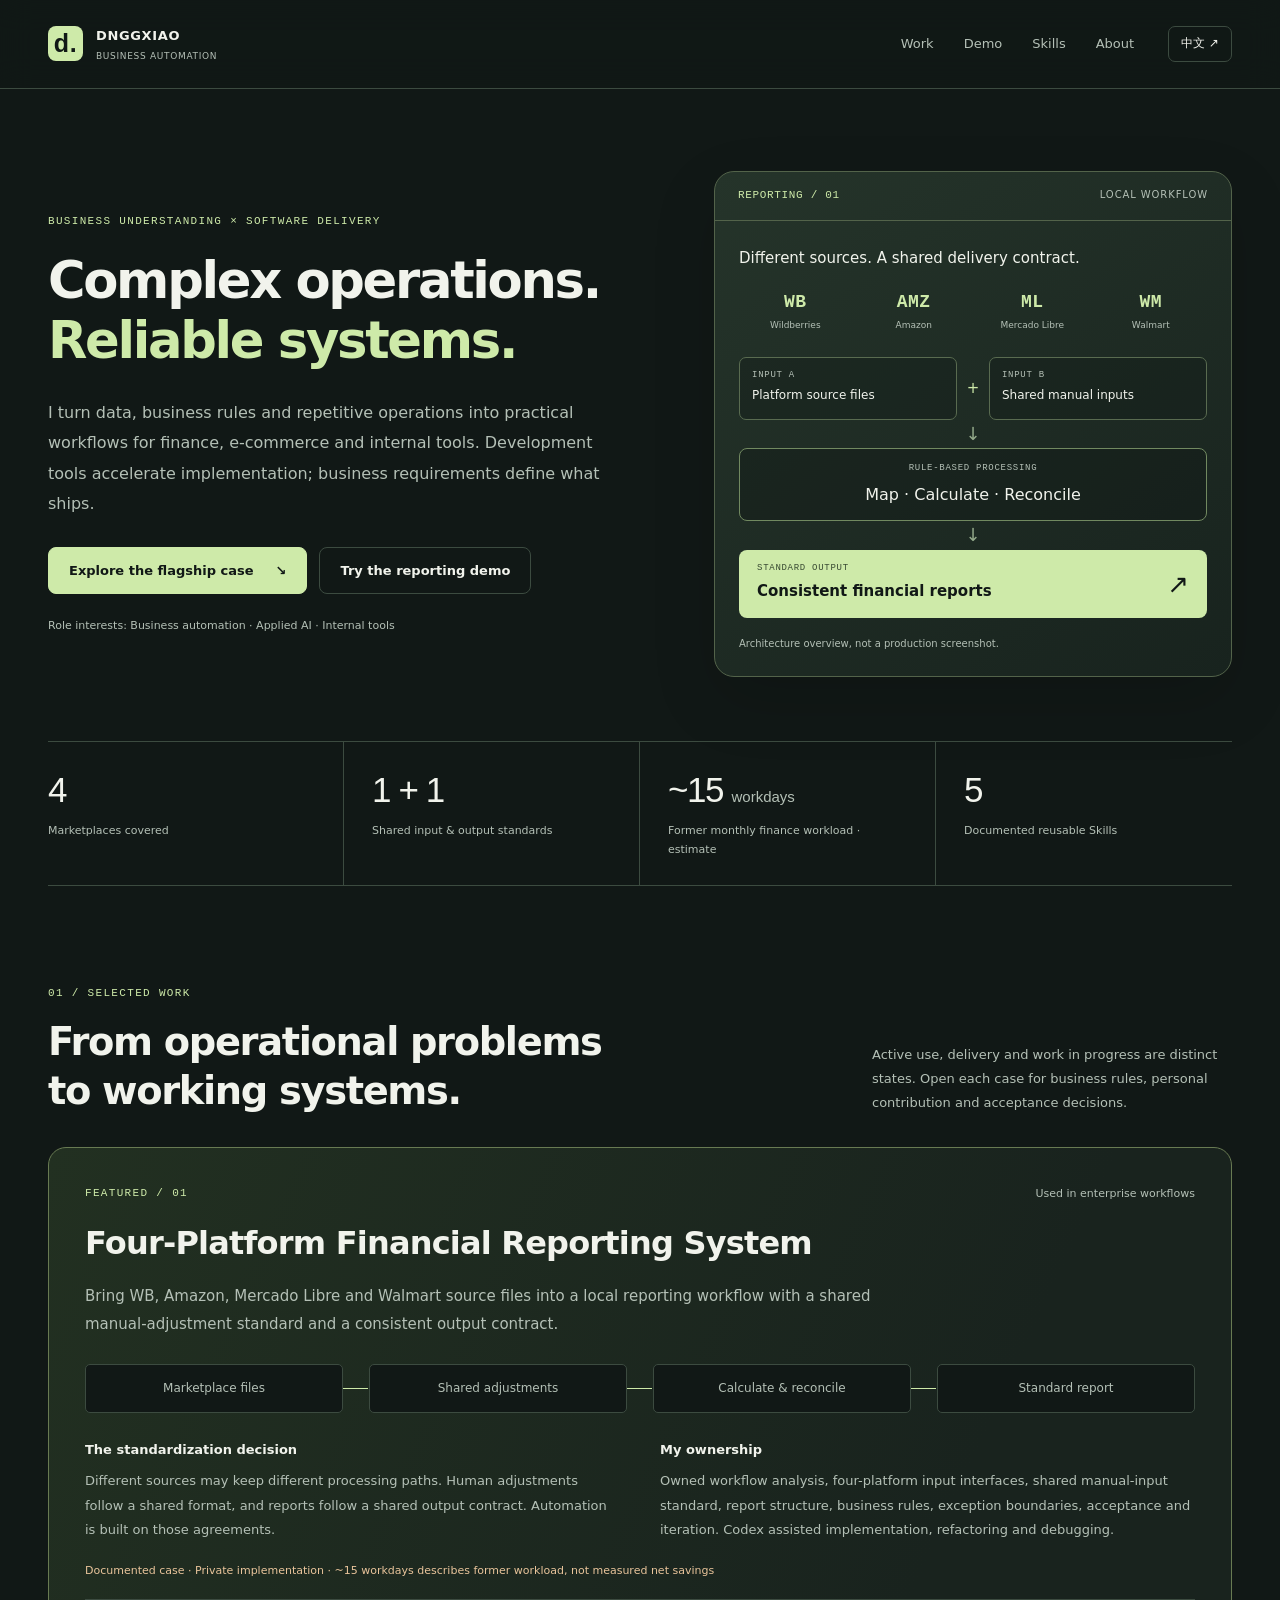
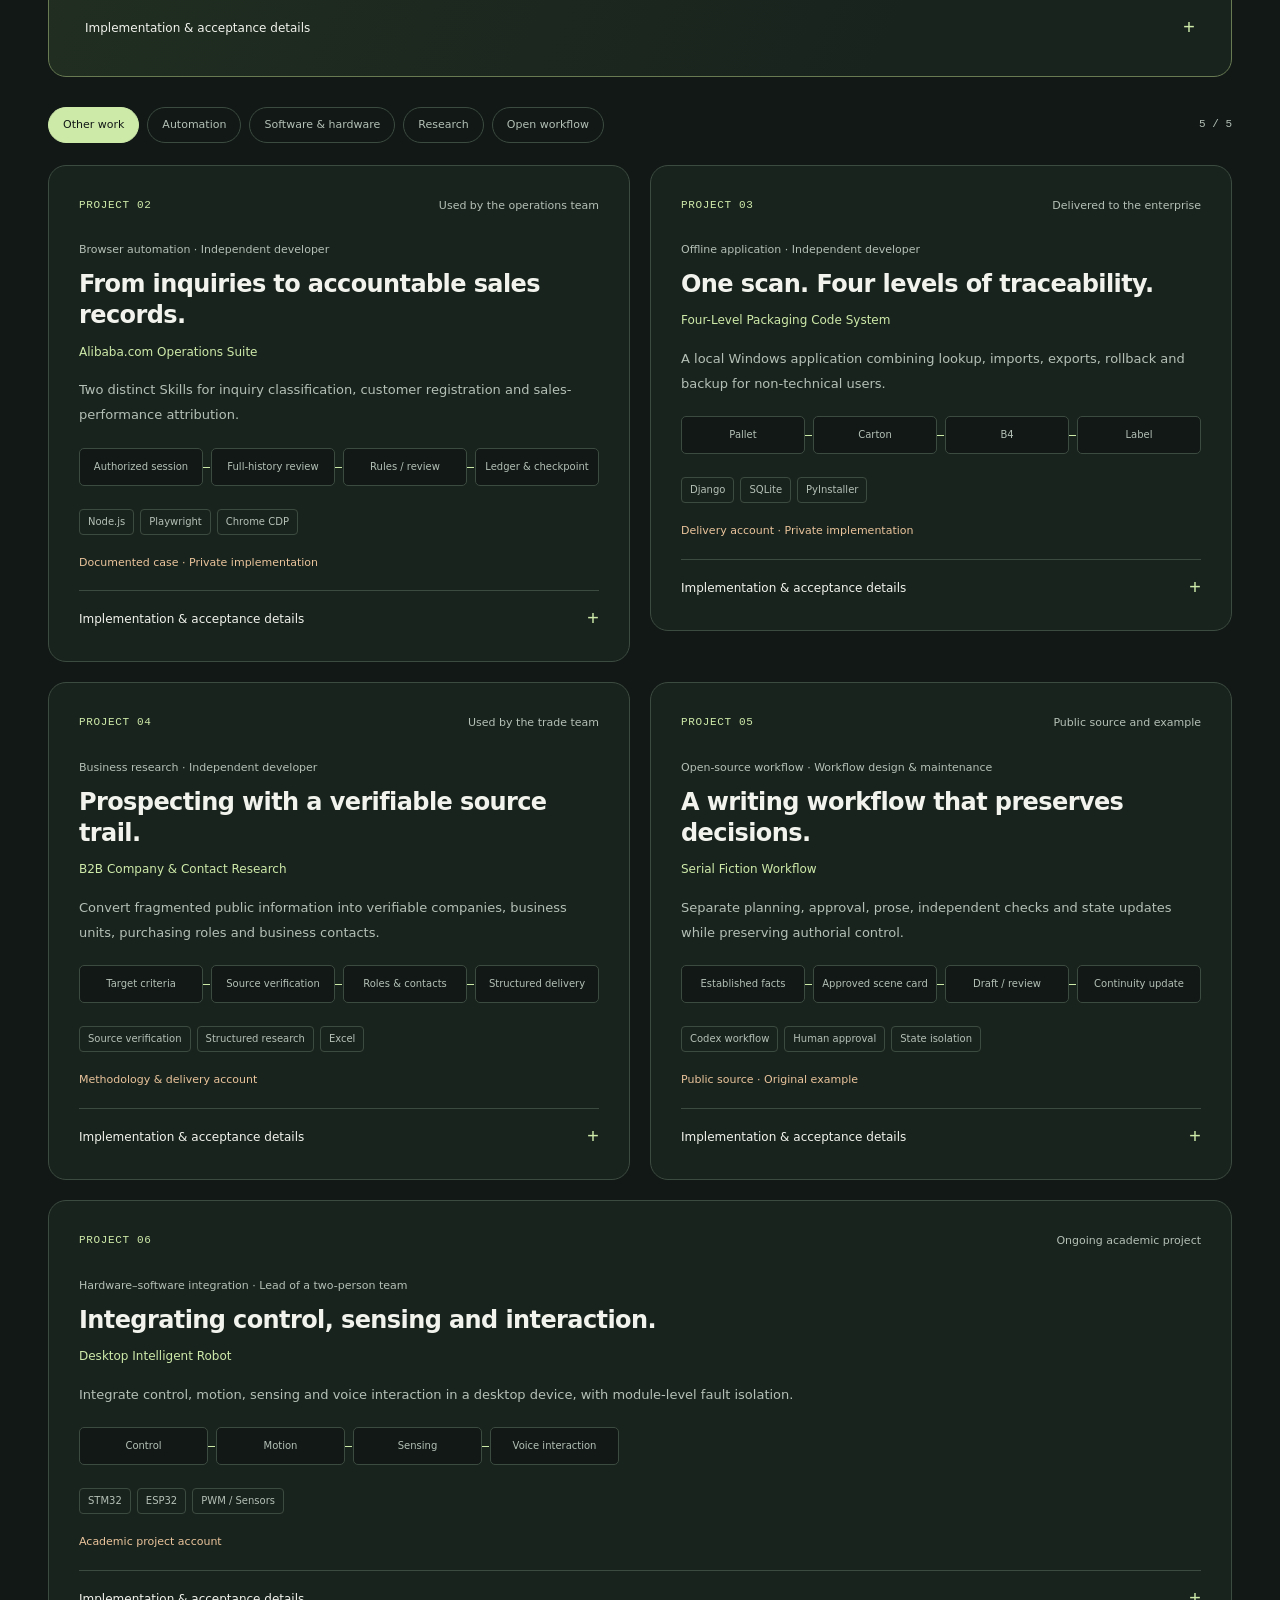
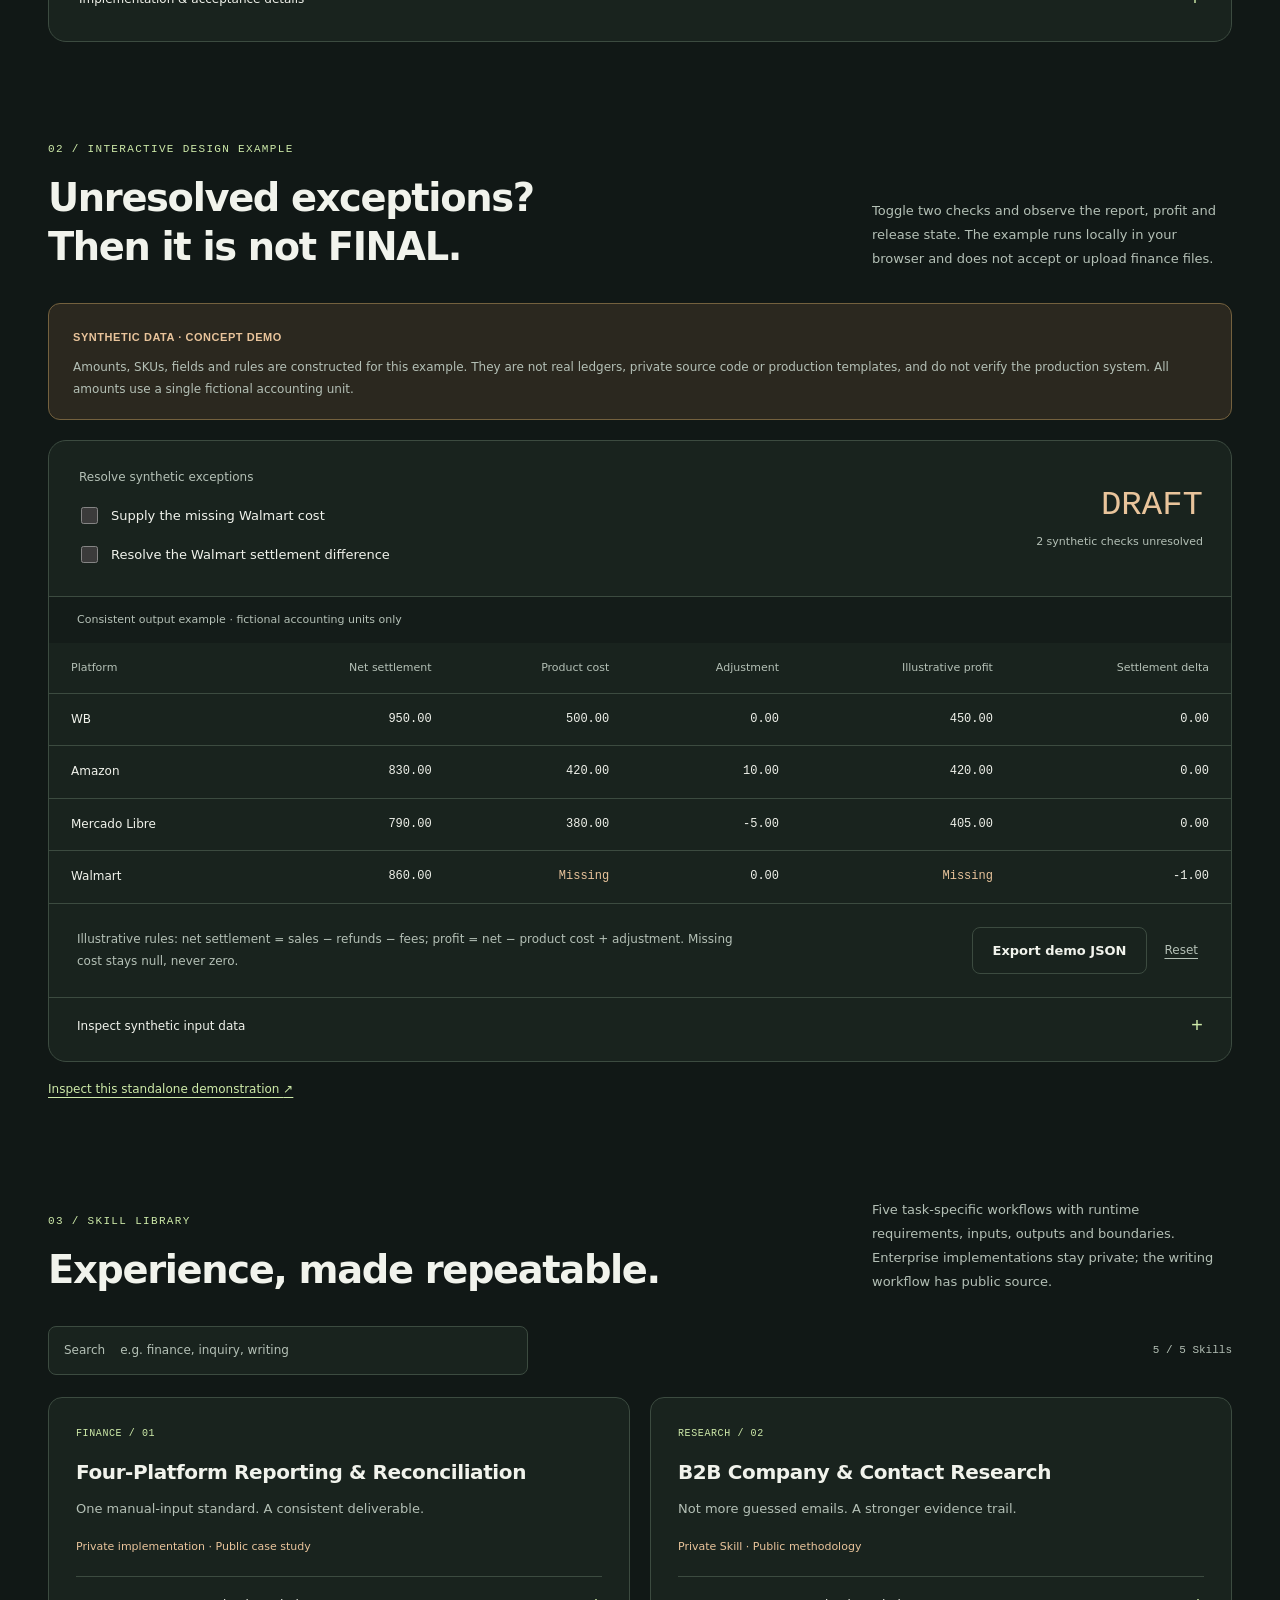
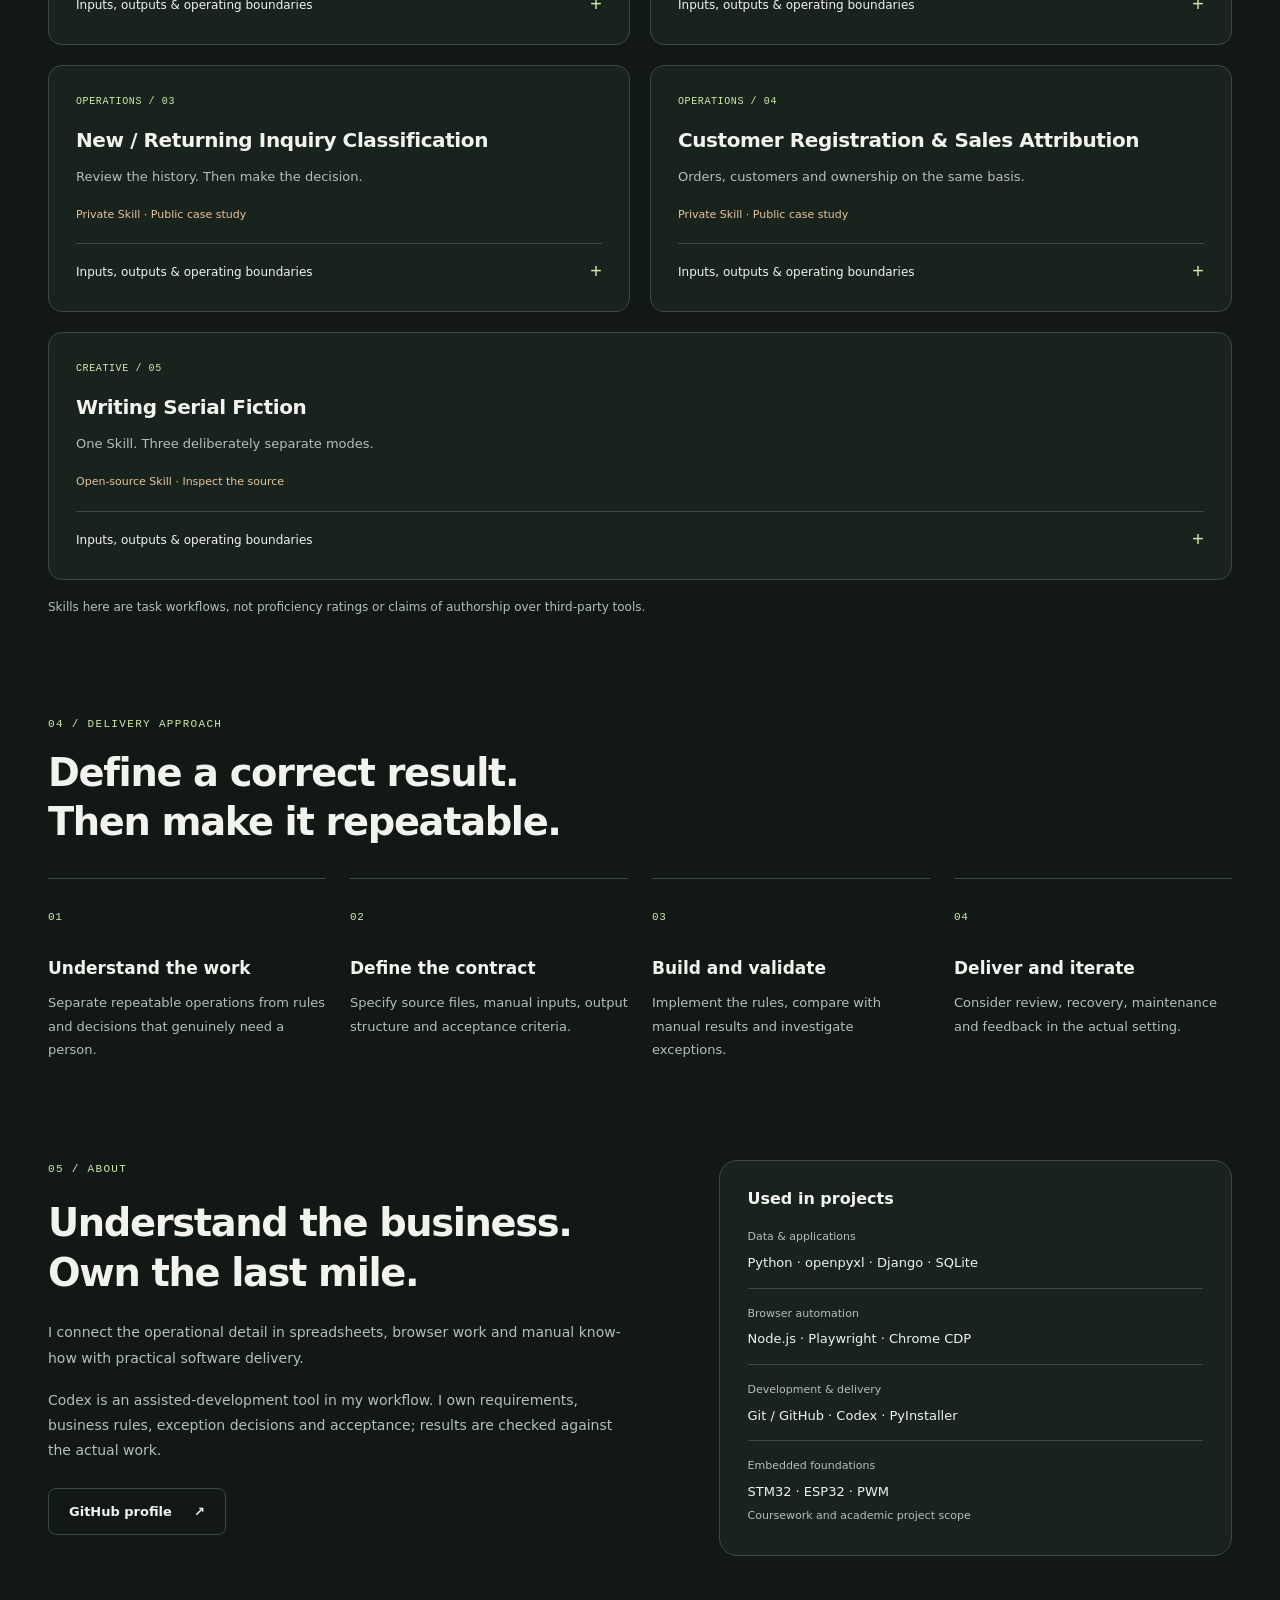
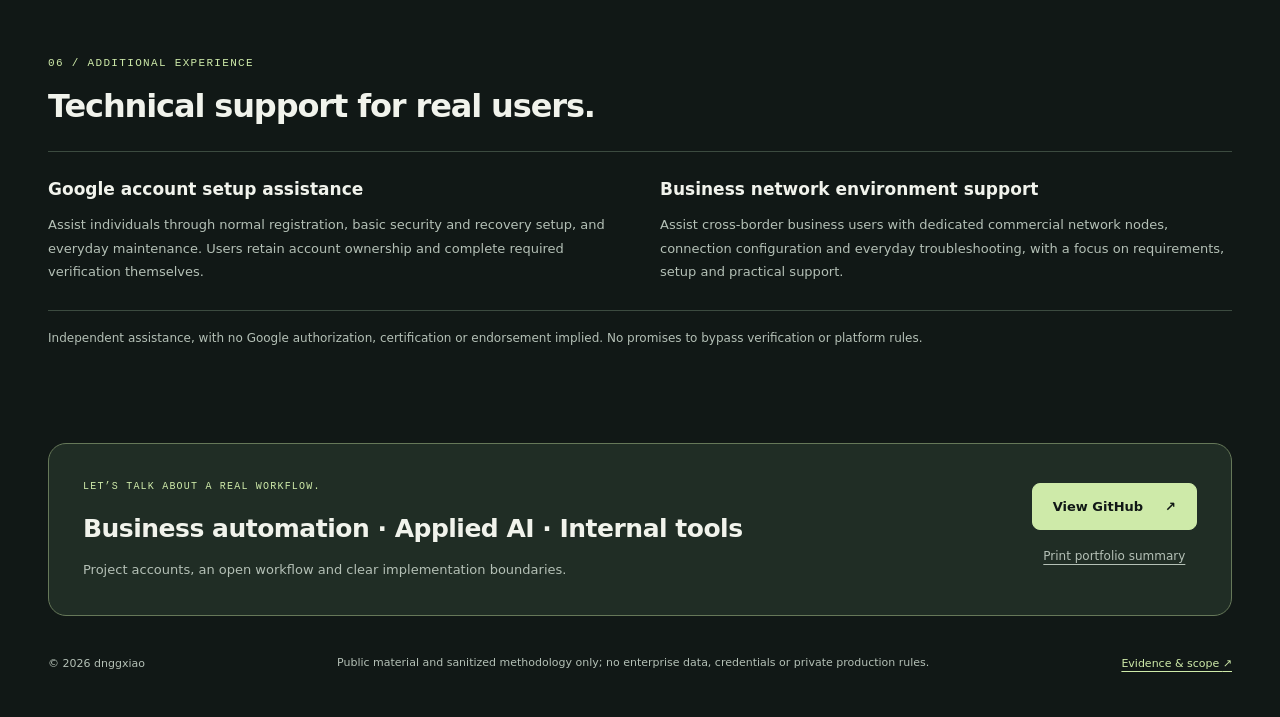
==== commit ed3b2d40: "Complete bilingual recruiting portfolio with evidence-scoped demo and regression checks Prioritize f" ====
--- a/docs/index.en.html
+++ b/docs/index.en.html
@@ -3,20 +3,22 @@
 <head>
 <meta charset="utf-8">
 <meta name="viewport" content="width=device-width,initial-scale=1">
-<meta name="color-scheme" content="dark">
-<meta name="description" content="dnggxiao recruiting portfolio: business automation, workflow systems, four-platform financial reporting, internal tools and AI-assisted development.">
+<meta name="description" content="Business automation portfolio: four-marketplace financial reporting, operations workflows, internal tools and five reusable Skills.">
+<meta property="og:title" content="dnggxiao · Business Automation &amp; Workflow Systems">
+<meta property="og:description" content="Business automation portfolio: four-marketplace financial reporting, operations workflows, internal tools and five reusable Skills.">
+<meta property="og:type" content="website">
+<meta name="theme-color" content="#111816">
 <meta name="referrer" content="strict-origin-when-cross-origin">
-<title>dnggxiao · Business Automation & Workflow Systems</title>
+<meta name="color-scheme" content="dark light">
+<meta http-equiv="Content-Security-Policy" content="default-src 'none'; script-src 'self'; style-src 'self'; img-src 'self' data:; connect-src 'none'; base-uri 'none'; form-action 'none'; object-src 'none'">
+<title>dnggxiao · Business Automation &amp; Workflow Systems</title>
 <link rel="alternate" hreflang="zh-CN" href="index.html">
 <link rel="alternate" hreflang="en" href="index.en.html">
-<link rel="icon" href="data:,">
-<meta name="theme-color" content="#0d1110">
+<link rel="icon" type="image/svg+xml" href="favicon.svg">
 <link rel="stylesheet" href="styles.css">
 <script defer src="content.js"></script>
+<script defer src="demo.js"></script>
 <script defer src="app.js"></script>
 </head>
-<body>
-<noscript><div class="noscript"><h1>dnggxiao / Business Automation & Workflow Systems</h1><p>This portfolio uses JavaScript. The complete bilingual portfolio remains available in the repository README files.</p><p><a href="https://github.com/dnggxiao/ai-agent-portfolio/blob/main/README.md">中文作品集</a> · <a href="https://github.com/dnggxiao/ai-agent-portfolio/blob/main/README.en.md">English portfolio</a></p></div></noscript>
-<div id="app"><p class="loading">Loading portfolio…</p></div>
-</body>
+<body><div id="app"><main class="shell fallback"><p><a href="index.html">中文</a></p><h1>dnggxiao · Business Automation &amp; Workflow Systems</h1><p>I turn data, business rules and repetitive operations into practical workflows for finance, e-commerce and internal tools. Development tools accelerate implementation; business requirements define what ships.</p><article><h2>Four-Platform Financial Reporting System</h2><p>Used in enterprise workflows · Project lead</p><p>Bring WB, Amazon, Mercado Libre and Walmart source files into a local reporting workflow with a shared manual-adjustment standard and a consistent output contract.</p><p><a href="https://github.com/dnggxiao/ai-agent-portfolio/blob/main/case-studies/finance.en.md">Full case study</a></p></article><article><h2>Alibaba.com Operations Suite</h2><p>Used by the operations team · Independent developer</p><p>Two distinct Skills for inquiry classification, customer registration and sales-performance attribution.</p><p><a href="https://github.com/dnggxiao/ai-agent-portfolio/blob/main/case-studies/operations.en.md">Full case study</a></p></article><article><h2>Four-Level Packaging Code System</h2><p>Delivered to the enterprise · Independent developer</p><p>A local Windows application combining lookup, imports, exports, rollback and backup for non-technical users.</p><p><a href="https://github.com/dnggxiao/ai-agent-portfolio/blob/main/case-studies/codes.en.md">Full case study</a></p></article><article><h2>B2B Company &amp; Contact Research</h2><p>Used by the trade team · Independent developer</p><p>Convert fragmented public information into verifiable companies, business units, purchasing roles and business contacts.</p><p><a href="https://github.com/dnggxiao/ai-agent-portfolio/blob/main/case-studies/research.en.md">Full case study</a></p></article><article><h2>Serial Fiction Workflow</h2><p>Public source and example · Workflow design &amp; maintenance</p><p>Separate planning, approval, prose, independent checks and state updates while preserving authorial control.</p><p><a href="https://github.com/dnggxiao/ai-agent-portfolio/blob/main/case-studies/fiction.en.md">Full case study</a></p></article><article><h2>Desktop Intelligent Robot</h2><p>Ongoing academic project · Lead of a two-person team</p><p>Integrate control, motion, sensing and voice interaction in a desktop device, with module-level fault isolation.</p><p><a href="https://github.com/dnggxiao/ai-agent-portfolio/blob/main/case-studies/robot.en.md">Full case study</a></p></article><h2>Skills</h2><ul><li>Four-Platform Reporting &amp; Reconciliation — One manual-input standard. A consistent deliverable.</li><li>B2B Company &amp; Contact Research — Not more guessed emails. A stronger evidence trail.</li><li>New / Returning Inquiry Classification — Review the history. Then make the decision.</li><li>Customer Registration &amp; Sales Attribution — Orders, customers and ownership on the same basis.</li><li>Writing Serial Fiction — One Skill. Three deliberately separate modes.</li></ul><p><a href="https://github.com/dnggxiao/ai-agent-portfolio/blob/main/README.en.md">Full portfolio</a> · <a href="https://github.com/dnggxiao/ai-agent-portfolio/blob/main/EVIDENCE.md">Evidence & scope</a></p><noscript><p>This is the no-script reading view. Interactive demonstrations need JavaScript; the project summaries above remain available.</p></noscript></main></div></body>
 </html>
--- a/docs/styles.css
+++ b/docs/styles.css
@@ -1,5 +1,15 @@
-/* Recruiting portfolio — dependency-free, responsive, print-friendly. */
-:root{--bg:#0d1110;--panel:#141a18;--panel2:#19211e;--ink:#f1f4ef;--muted:#9ca9a2;--accent:#c8f59f;--warm:#efcf9e;--line:#2c3732;--max:1180px;color-scheme:dark;font-family:Inter,"Segoe UI","PingFang SC","Microsoft YaHei",system-ui,sans-serif}*{box-sizing:border-box}html{scroll-behavior:smooth;scroll-padding-top:95px}body{margin:0;background:var(--bg);color:var(--ink);line-height:1.7}a{color:inherit;text-decoration:none}button,input,summary{font:inherit}button,summary{cursor:pointer}.shell{width:min(var(--max),calc(100% - 64px));margin:auto}.skip{position:fixed;left:16px;top:-60px;z-index:30;background:var(--accent);color:#111;padding:8px 14px}.skip:focus{top:12px}.kicker{margin:0 0 18px;color:var(--accent);font:700 10px/1.3 ui-monospace,SFMono-Regular,Consolas,monospace;letter-spacing:.15em}header{position:sticky;top:0;z-index:20;background:#0d1110ed;border-bottom:1px solid var(--line);backdrop-filter:blur(18px)}.nav{height:76px;display:flex;align-items:center;gap:28px}.brand{display:flex;align-items:center;gap:10px;font-size:13px;font-weight:800;letter-spacing:.05em}.brand b{display:grid;place-items:center;width:30px;height:30px;border-radius:7px;background:var(--accent);color:#101411;font-size:19px}.nav nav{display:flex;gap:25px;margin-left:auto;font-size:12px;color:var(--muted)}.nav nav a:hover{color:var(--ink)}.lang{font-size:11px;border:1px solid var(--line);padding:6px 11px;border-radius:7px}.hero{padding:105px 0 70px;display:grid;grid-template-columns:1.25fr .75fr;gap:75px;align-items:end}.hero h1{max-width:760px;margin:0;font-size:clamp(44px,5vw,72px);line-height:1.12;letter-spacing:-.052em;font-weight:620}.hero h1 em{font-style:normal;color:var(--accent)}.lead{max-width:670px;margin:28px 0 16px;color:var(--muted);font-size:16px;line-height:1.9}.target{max-width:700px;margin:0;color:var(--warm);font-size:11px}.hero-actions{display:flex;gap:10px;margin-top:30px;flex-wrap:wrap}.btn{display:inline-flex;align-items:center;justify-content:center;border:1px solid var(--line);border-radius:8px;padding:11px 17px;font-size:12px;font-weight:650;transition:.15s}.btn:hover{transform:translateY(-2px);border-color:var(--accent)}.btn.primary{background:var(--accent);border-color:var(--accent);color:#111}.proof-grid{display:grid;grid-template-columns:1fr 1fr;border:1px solid var(--line);border-radius:18px;overflow:hidden;background:var(--panel)}.proof-grid div{padding:24px 20px;min-height:126px;border-right:1px solid var(--line);border-bottom:1px solid var(--line)}.proof-grid div:nth-child(2n){border-right:0}.proof-grid div:nth-last-child(-n+2){border-bottom:0}.proof-grid strong{display:block;font-size:23px;line-height:1.25;letter-spacing:-.03em;font-weight:550}.proof-grid span{display:block;margin-top:10px;color:var(--muted);font-size:10px;line-height:1.55}.flagship{border:1px solid #435342;border-radius:22px;background:linear-gradient(145deg,#17201b,#111714);padding:48px;margin-top:25px;position:relative;overflow:hidden}.flagship:after{content:"01";position:absolute;right:25px;top:-30px;color:#c8f59f0a;font-size:190px;font-weight:800;line-height:1}.flag-head{position:relative;z-index:1}.flag-head h2{margin:0;font-size:clamp(30px,4vw,50px);line-height:1.2;letter-spacing:-.04em;font-weight:570}.flag-lead{margin:14px 0 0;color:var(--warm);font-size:14px}.flag-text{position:relative;z-index:1;max-width:820px;color:var(--muted);font-size:14px;line-height:1.9;margin:26px 0 35px}.pipeline{position:relative;z-index:1;display:grid;grid-template-columns:repeat(6,1fr);gap:1px;background:var(--line);border:1px solid var(--line);border-radius:12px;overflow:hidden}.pipe{background:#111815;padding:18px 14px;min-height:105px}.pipe span{display:block;color:var(--accent);font:9px monospace;margin-bottom:20px}.pipe b{font-size:11px;font-weight:550;line-height:1.5}.flag-cols{position:relative;z-index:1;display:grid;grid-template-columns:1fr 1fr;gap:45px;margin:35px 0}.flag-cols h3,.about h3{font-size:12px;margin:0 0 9px}.flag-cols p{color:var(--muted);font-size:12px;margin:0}.text-link{position:relative;z-index:1;color:var(--accent);font-size:11px;text-decoration:underline;text-underline-offset:5px}.section{padding-top:105px}.section-head{display:flex;align-items:flex-end;justify-content:space-between;gap:45px;margin-bottom:30px}.section-head h2,.about h2{font-size:clamp(30px,3.5vw,45px);line-height:1.2;letter-spacing:-.04em;font-weight:550;margin:0}.section-head>p{max-width:410px;color:var(--muted);font-size:12px;margin:0}.filters{display:flex;gap:7px;flex-wrap:wrap;margin-bottom:20px}.filters button{border:1px solid var(--line);background:transparent;color:var(--muted);border-radius:99px;padding:7px 14px;font-size:10px}.filters button[aria-pressed=true]{background:var(--accent);border-color:var(--accent);color:#111}.project-grid{display:grid;grid-template-columns:1fr 1fr;gap:16px;align-items:start}.project-card,.skill-card,.service-grid article{background:var(--panel);border:1px solid var(--line);border-radius:16px;padding:27px}.project-card:first-child{border-color:#51644d}.project-meta{display:flex;justify-content:space-between;gap:15px;color:var(--muted);font:9px monospace}.project-meta span:first-child{color:var(--accent)}.project-type{margin:24px 0 6px!important;color:var(--muted)!important;font-size:10px!important}.project-card h3,.skill-card h3{font-size:22px;line-height:1.35;font-weight:530;margin:0 0 8px}.project-name{color:var(--accent)!important;font-size:11px!important}.project-card>p,.skill-card>p,.service-grid p{color:var(--muted);font-size:12px;margin:0 0 18px}.chips{display:flex;gap:6px;flex-wrap:wrap;margin:20px 0}.chips span{font:9px monospace;color:var(--muted);border:1px solid var(--line);border-radius:5px;padding:4px 7px}.chips.large span{font-size:10px;padding:6px 9px;background:var(--panel2)}details{border-top:1px solid var(--line);margin-top:18px}summary{list-style:none;padding-top:15px;font-size:11px;display:flex;justify-content:space-between}summary::-webkit-details-marker{display:none}summary:after{content:"+";color:var(--accent);font-size:17px}details[open] summary:after{content:"−"}.detail{padding-top:4px}.detail h4{font-size:10px;margin:20px 0 5px}.detail p{font-size:11px;color:var(--muted);margin:0}.detail a{display:inline-block;color:var(--accent);font-size:10px;margin-top:22px;text-decoration:underline;text-underline-offset:4px}.skill-toolbar{display:flex;justify-content:space-between;align-items:center;gap:15px;margin-bottom:18px}.skill-toolbar input{width:min(430px,100%);background:var(--panel);border:1px solid var(--line);border-radius:8px;color:var(--ink);padding:10px 13px;font-size:11px}.skill-toolbar span{font:10px monospace;color:var(--muted)}.skill-grid{display:grid;grid-template-columns:1fr 1fr;gap:14px;align-items:start}.skill-card:last-child{grid-column:1/-1}.skill-code{color:var(--accent);font:9px monospace;letter-spacing:.1em;margin-bottom:18px}.skill-card small{color:var(--warm);font-size:9px}.steps{display:grid;grid-template-columns:repeat(4,1fr);border:1px solid var(--line);border-radius:16px;overflow:hidden;background:var(--line);gap:1px}.steps article{background:var(--panel);padding:26px 22px}.steps span{color:var(--accent);font:10px monospace}.steps h3{font-size:15px;font-weight:520;margin:28px 0 9px}.steps p{font-size:11px;color:var(--muted);margin:0}.service-grid{display:grid;grid-template-columns:1fr 1fr;gap:14px}.service-grid h3{font-size:17px;font-weight:520;margin:0 0 10px}.services{opacity:.9}.about{display:grid;grid-template-columns:1fr 1fr;gap:70px;border-top:1px solid var(--line);margin-top:105px;padding-top:55px}.about>div>p{color:var(--muted);font-size:13px;margin:0 0 25px}.contact{margin-top:90px;background:var(--accent);color:#111;border-radius:18px;padding:37px 40px;display:flex;justify-content:space-between;align-items:center;gap:30px}.contact h2{font-size:25px;line-height:1.3;margin:0 0 7px;max-width:720px}.contact p{font-size:11px;margin:0;color:#31422c}.btn.dark{background:#111814;color:var(--ink);border-color:#111814;white-space:nowrap}.footer{display:flex;justify-content:space-between;gap:30px;color:var(--muted);font-size:9px;padding:35px 0}.footer p{margin:0;max-width:700px;text-align:right}[hidden]{display:none!important}:focus-visible{outline:2px solid var(--warm);outline-offset:4px}
-@media(max-width:900px){.shell{width:calc(100% - 42px)}.nav nav{display:none}.hero{grid-template-columns:1fr;gap:45px;padding-top:75px}.proof-grid{max-width:650px}.pipeline{grid-template-columns:repeat(3,1fr)}.project-grid,.skill-grid,.service-grid{grid-template-columns:1fr}.skill-card:last-child{grid-column:auto}.steps{grid-template-columns:1fr 1fr}.section-head{align-items:flex-start;flex-direction:column;gap:15px}.about{gap:35px}}
-@media(max-width:560px){.shell{width:calc(100% - 28px)}.nav{height:68px}.hero{padding-top:52px}.hero h1{font-size:40px}.lead{font-size:14px}.proof-grid{grid-template-columns:1fr}.proof-grid div{min-height:auto;border-right:0}.proof-grid div:nth-child(-n+3){border-bottom:1px solid var(--line)}.flagship{padding:28px 20px}.pipeline{grid-template-columns:1fr 1fr}.flag-cols,.about{grid-template-columns:1fr;gap:28px}.section{padding-top:75px}.steps{grid-template-columns:1fr}.contact{align-items:flex-start;flex-direction:column;padding:28px 24px}.footer{flex-direction:column}.footer p{text-align:left}.project-card,.skill-card,.service-grid article{padding:22px}}
-@media print{header,.filters,.skill-toolbar,.hero-actions,.contact{display:none!important}body{background:#fff;color:#111}.shell{width:100%}.hero,.about{grid-template-columns:1fr}.project-card,.skill-card,.flagship,.service-grid article,.steps{break-inside:avoid;background:#fff;color:#111;border-color:#bbb}.lead,.project-card>p,.skill-card>p,.detail p,.section-head>p,.flag-text,.flag-cols p,.about>div>p{color:#444}details{display:block}details .detail{display:block}.section{padding-top:45px}}
+/* Self-contained, responsive portfolio. No remote fonts or tracking. */
+:root{color-scheme:dark;--bg:#111816;--panel:#19231e;--panel2:#202d25;--ink:#f1f3ec;--muted:#b4c0b6;--accent:#ceeaa9;--line:#3c4b40;--warm:#e9c49b;--radius:18px;font-family:"Segoe UI","Noto Sans CJK SC","Microsoft YaHei",system-ui,sans-serif}
+*{box-sizing:border-box}html{scroll-behavior:smooth;scroll-padding-top:110px}body{margin:0;background:var(--bg);color:var(--ink);font-size:15px;line-height:1.8}a{color:inherit;text-decoration:none}button,input{font:inherit}button,a,input,summary{touch-action:manipulation;-webkit-tap-highlight-color:transparent}button{cursor:pointer}button:disabled{cursor:not-allowed}a:focus-visible,button:focus-visible,summary:focus-visible,input:focus-visible,[tabindex]:focus-visible{outline:3px solid var(--warm);outline-offset:5px}::selection{background:var(--accent);color:var(--bg)}[hidden]{display:none!important}h1,h2,h3,h4,p{margin-top:0}h1,h2,h3,h4{line-height:1.3}p{margin-bottom:16px}.shell{width:min(1232px,calc(100% - 96px));margin:auto;min-width:0}.mono,.eyebrow,.count{font-family:Consolas,"Liberation Mono",monospace}.eyebrow{font-size:11px;letter-spacing:.12em;color:var(--accent);margin-bottom:19px}.caption{font-size:12px;color:var(--muted);line-height:1.7;margin:17px 0 0}.skip{position:fixed;left:20px;top:-100px;padding:12px 24px;background:var(--accent);color:var(--bg);z-index:100}.skip:focus{top:12px}
+.site-header{position:sticky;top:0;z-index:20;background:#111816f5;border-bottom:1px solid var(--line);backdrop-filter:blur(16px)}.nav{display:flex;align-items:center;min-height:88px;gap:34px}.brand{display:flex;align-items:center;gap:13px;letter-spacing:.05em;font-size:13px;font-weight:650;white-space:nowrap}.brand b{background:var(--accent);color:var(--bg);width:35px;height:35px;display:grid;place-items:center;border-radius:8px;font:800 25px/1 "Segoe UI",sans-serif}.brand small{display:block;font-size:9px;font-weight:400;letter-spacing:.075em;color:var(--muted)}.nav nav{display:flex;gap:30px;margin-left:auto;font-size:13px;color:var(--muted)}.nav nav a:hover,.text-link:hover{color:var(--accent)}.language{border:1px solid var(--line);border-radius:7px;font-size:12px;padding:6px 12px;white-space:nowrap}.language:hover{border-color:var(--accent)}
+.hero{display:grid;grid-template-columns:1.17fr 1fr;gap:60px;align-items:center;padding:82px 0 64px}.hero h1{font-size:clamp(43px,4.3vw,66px);font-weight:620;letter-spacing:-.045em;line-height:1.22;margin:0 0 27px}.hero h1 em{font-style:normal;color:var(--accent)}html[lang=en] .hero h1{font-size:clamp(40px,4vw,60px);line-height:1.17;letter-spacing:-.045em}.lead{font-size:16px;color:var(--muted);line-height:1.9}.hero .lead{max-width:570px;margin-bottom:27px}.actions{display:flex;align-items:center;gap:12px;flex-wrap:wrap}.button{display:inline-flex;gap:22px;align-items:center;justify-content:center;min-height:46px;padding:11px 20px;background:transparent;border:1px solid var(--line);border-radius:8px;color:var(--ink);font-size:13px;font-weight:600}.button:hover{border-color:var(--accent)}.button.primary{background:var(--accent);border-color:var(--accent);color:var(--bg)}.role-line{font-size:11px;color:var(--muted);margin:22px 0 0}.report-map{border:1px solid #53634a;border-radius:20px;background:linear-gradient(145deg,#25342a,#18231e);min-width:0;box-shadow:0 24px 65px #0002}.map-top{border-bottom:1px solid #53634a;display:flex;justify-content:space-between;padding:14px 23px;font-size:10px;color:var(--muted);letter-spacing:.09em}.map-body{padding:24px}.map-caption{font-size:15px;margin:0 0 20px}.markets{display:grid;grid-template-columns:repeat(4,1fr);gap:6px;text-align:center;margin-bottom:24px}.markets span{font-size:9px;color:var(--muted);display:flex;flex-direction:column;gap:5px}.markets b{font:600 18px Consolas,monospace;color:var(--accent);letter-spacing:.025em}.input-pair{display:grid;grid-template-columns:1fr 18px 1fr;align-items:center;gap:7px}.input-pair>div{padding:12px;background:#11181655;border:1px solid #596b50;border-radius:7px}.input-pair>span{text-align:center;color:var(--accent)}.input-pair small,.report-output small{display:block;font:9px Consolas,monospace;letter-spacing:.08em;color:var(--muted);margin-bottom:5px}.input-pair strong{font-size:12px;font-weight:500;display:block}.connector{text-align:center;color:#93a98a;font-size:18px;line-height:1.6}.engine{background:#11181666;border:1px solid #718960;border-radius:8px;text-align:center;padding:11px}.engine .mono{font-size:9px;color:var(--muted);display:block;letter-spacing:.08em}.engine strong{font-size:16px;display:block;margin-top:4px;font-weight:500}.report-output{background:var(--accent);color:var(--bg);padding:13px 18px;border-radius:8px;display:flex;justify-content:space-between;align-items:center}.report-output small{color:#374931}.report-output strong{font-size:15px;font-weight:600}.report-output>span{font-size:26px;line-height:1}.report-map .caption{font-size:10px;margin-top:17px}
+.proof-strip{display:grid;grid-template-columns:repeat(4,1fr);border-top:1px solid var(--line);border-bottom:1px solid var(--line)}.proof-strip>div{padding:25px 28px;border-right:1px solid var(--line)}.proof-strip>div:first-child{padding-left:0}.proof-strip>div:last-child{border:0}.proof-strip strong{display:block;font:500 35px/1.3 "Segoe UI",sans-serif;letter-spacing:-.04em}.proof-strip small{font:400 15px/1.3 "Segoe UI",sans-serif;color:var(--muted);letter-spacing:0}.proof-strip span{font-size:11px;color:var(--muted);display:block;margin-top:8px}
+.section{padding-top:98px}.section-head{display:flex;justify-content:space-between;align-items:flex-end;gap:40px;margin-bottom:32px}.section-head .eyebrow{margin-bottom:13px}.section h2{font-size:clamp(30px,3vw,41px);font-weight:550;line-height:1.28;letter-spacing:-.035em;margin-bottom:0}.section-desc{font-size:13px;line-height:1.85;color:var(--muted);max-width:360px;margin:0}.project-grid,.skill-grid{display:grid;grid-template-columns:repeat(2,minmax(0,1fr));gap:20px;align-items:start}.project-card{background:var(--panel);border:1px solid var(--line);border-radius:var(--radius);padding:30px;min-width:0}.project-card:hover{border-color:#667859}.card-top{display:flex;justify-content:space-between;align-items:center;gap:12px;margin-bottom:25px}.mono{font-size:11px;color:var(--accent);letter-spacing:.06em}.status{font-size:11px;color:var(--muted)}.type{font-size:11px;color:var(--muted);margin-bottom:9px}.project-card h3{font-size:24px;font-weight:550;letter-spacing:-.025em;margin-bottom:10px}.project-name{font-size:12px;color:var(--accent);margin-bottom:15px}.summary{font-size:13px;line-height:1.9;color:var(--muted);margin-bottom:20px}.mini-flow{list-style:none;display:grid;grid-template-columns:repeat(4,minmax(0,1fr));gap:8px;margin:0 0 23px;padding:0}.mini-flow li{position:relative;background:var(--bg);border:1px solid var(--line);border-radius:5px;padding:10px 7px;font-size:10px;line-height:1.6;text-align:center;color:var(--muted);display:flex;align-items:center;justify-content:center}.mini-flow li+li:before{content:"";position:absolute;left:-9px;width:7px;top:50%;border-top:1px solid var(--accent)}.chips{display:flex;gap:6px;flex-wrap:wrap;margin-bottom:18px}.chips span{font-size:10px;color:var(--muted);padding:3px 8px;border:1px solid var(--line);border-radius:4px}.evidence-label{font-size:11px;color:var(--warm);margin:18px 0}.project-card details,.skill-card details{border-top:1px solid var(--line)}summary{display:flex;align-items:center;justify-content:space-between;gap:20px;cursor:pointer;list-style:none;font-size:12px;padding-top:17px;line-height:1.6}summary::-webkit-details-marker{display:none}summary:after{content:"+";font:20px Consolas,monospace;color:var(--accent)}details[open]>summary:after{content:"−"}.detail{font-size:13px;color:var(--muted);padding:4px 0 2px;line-height:1.9}.detail h4{font-size:12px;color:var(--ink);margin:22px 0 8px}.detail p{margin-bottom:8px}.detail .text-link{display:inline-block;margin:18px 18px 0 0}.text-link{font-size:12px;text-decoration:underline;text-underline-offset:4px;color:var(--accent)}.featured{padding:36px;border-color:#687a52;background:linear-gradient(115deg,#223021,var(--panel) 75%);margin-bottom:30px}.featured-top{display:flex;justify-content:space-between;gap:30px}.featured-top>div{max-width:850px}.featured-top .status{white-space:nowrap}.featured h3{font-size:32px;margin-bottom:17px}.featured .summary{font-size:15px;margin-bottom:25px}.featured .mini-flow{max-width:100%;gap:26px}.featured .mini-flow li{font-size:12px;padding:14px 10px}.featured .mini-flow li+li:before{left:-27px;width:25px}.feature-columns{display:grid;grid-template-columns:1fr 1fr;gap:40px}.feature-columns h4{font-size:13px;font-weight:600;margin:6px 0 10px}.feature-columns p{font-size:13px;color:var(--muted);line-height:1.9;margin:0}.filter-row,.skill-toolbar{display:flex;align-items:center;justify-content:space-between;gap:20px;margin:25px 0 22px}.filters{display:flex;flex-wrap:wrap;gap:8px}.filters button{padding:7px 14px;border-radius:24px;border:1px solid var(--line);color:var(--muted);background:transparent;font-size:11px;min-height:36px}.filters button[aria-pressed=true]{background:var(--accent);border-color:var(--accent);color:var(--bg)}.count{font-size:11px;color:var(--muted);white-space:nowrap}.project-grid>.project-card:last-child{grid-column:1/-1}.project-grid>.project-card:last-child .mini-flow{max-width:540px}.project-grid>.project-card:last-child .summary{max-width:900px}
+.demo-notice{background:#2b281f;border:1px solid #74613e;border-radius:12px;padding:19px 24px;margin-bottom:20px}.demo-notice b{color:var(--warm);font:600 11px/1.6 "Segoe UI",sans-serif;letter-spacing:.05em}.demo-notice p{color:var(--muted);font-size:12px;line-height:1.8;margin:7px 0 0}.demo-panel{border:1px solid var(--line);border-radius:var(--radius);background:var(--panel);overflow:hidden}.demo-controls{display:flex;align-items:center;justify-content:space-between;padding:26px 28px;gap:25px}.demo-controls fieldset{border:0;margin:0;padding:0;min-width:0;display:flex;flex-direction:column;gap:9px}.demo-controls legend{font-size:12px;color:var(--muted);margin-bottom:12px}.demo-controls label{font-size:13px;display:flex;align-items:center;gap:10px;cursor:pointer;min-height:30px}.demo-controls input{width:17px;height:17px;accent-color:var(--accent);flex-shrink:0}.demo-state{min-width:220px;max-width:310px;text-align:right}.demo-state strong{font:500 34px/1.3 Consolas,monospace;display:block;color:var(--warm)}.demo-state strong.good{color:var(--accent)}.demo-state span{color:var(--muted);font-size:11px}.table-scroll{overflow:auto;border-block:1px solid var(--line);max-width:100%}table{width:100%;border-collapse:collapse;min-width:710px;font-size:12px;text-align:right}caption{font-size:11px;text-align:left;padding:13px 28px;background:#11181699;color:var(--muted)}th,td{padding:15px 22px;border-bottom:1px solid var(--line);white-space:nowrap;font-weight:400}thead th{font-size:11px;color:var(--muted)}tbody th{text-align:left;color:var(--ink)}thead th:first-child{text-align:left}tbody tr:last-child>*{border-bottom:0}td{font-family:Consolas,"Liberation Mono",monospace;font-variant-numeric:tabular-nums}td.missing{color:var(--warm)}.demo-footer{padding:23px 28px;display:flex;justify-content:space-between;align-items:center;gap:30px}.demo-footer p{max-width:680px;font-size:12px;color:var(--muted);margin:0}.demo-footer .actions{flex-shrink:0}.text-button{border:0;background:transparent;color:var(--muted);font-size:12px;text-decoration:underline;text-underline-offset:4px;padding:8px 5px;min-height:40px}.sample-details{border-top:1px solid var(--line);padding:0 28px 23px}.sample-details pre{background:var(--bg);padding:20px;font:11px/1.7 Consolas,monospace;color:var(--muted);max-height:320px;overflow:auto;border-radius:8px;margin:16px 0 0}
+.search-box{font-size:12px;color:var(--muted);border:1px solid var(--line);border-radius:8px;padding:10px 15px;display:flex;align-items:center;gap:12px;width:min(480px,100%);background:var(--panel)}.search-box input{background:transparent;color:var(--ink);border:0;min-width:0;width:100%;font-size:12px;padding:3px}.search-box input::placeholder{color:var(--muted)}.skill-card{padding:27px;background:var(--panel);border:1px solid var(--line);border-radius:14px;min-width:0}.skill-card .mono{font-size:10px;margin:0 0 15px}.skill-card h3{font-size:20px;line-height:1.45;font-weight:550;letter-spacing:-.02em;margin-bottom:10px}.skill-card .summary{margin-bottom:10px}.skill-card .evidence-label{margin:15px 0 19px}.skill-card:last-child{grid-column:1/-1}.empty{padding:23px;border:1px dashed var(--line);color:var(--muted);font-size:13px;border-radius:10px}
+.method-grid{display:grid;grid-template-columns:repeat(4,minmax(0,1fr));gap:24px}.method-grid article{border-top:1px solid var(--line);padding-top:23px}.method-grid h3{font-size:17px;font-weight:550;margin:28px 0 12px}.method-grid p{font-size:13px;color:var(--muted);margin:0}.about{display:grid;grid-template-columns:1.15fr 1fr;gap:80px}.about h2{margin-bottom:22px}.about p:not(.eyebrow){color:var(--muted);font-size:14px}.about .button{margin-top:8px}.technical{padding:28px;background:var(--panel);border:1px solid var(--line);border-radius:var(--radius)}.technical h3{font-size:16px;font-weight:550;margin:0 0 18px}.technical dl{margin:0}.technical dt{font-size:11px;color:var(--muted);margin-top:15px}.technical dd{font-size:13px;margin:4px 0 0;padding-bottom:13px;border-bottom:1px solid var(--line)}.technical dd:last-child{padding-bottom:0;border-bottom:0}.technical small{font-size:11px;color:var(--muted)}.service-grid{display:grid;grid-template-columns:1fr 1fr;gap:40px;padding:26px 0;border-block:1px solid var(--line)}.service-grid h3{font-size:17px;font-weight:550;margin:0 0 13px}.service-grid p{font-size:13px;color:var(--muted);margin:0}.services .section-head{margin-bottom:24px}.services h2{font-size:32px}.contact{margin:95px 0 38px;background:var(--panel2);border:1px solid #667859;border-radius:18px;padding:34px;display:flex;align-items:center;justify-content:space-between;gap:30px}.contact h2{font-size:25px;font-weight:550;line-height:1.4;letter-spacing:-.02em;margin:0 0 12px}.contact p:not(.eyebrow){font-size:13px;color:var(--muted);margin:0}.contact .eyebrow{font-size:10px;margin:0 0 15px}.contact-actions{display:flex;flex-direction:column;align-items:center;gap:7px;flex-shrink:0}.footer{display:flex;align-items:flex-start;justify-content:space-between;gap:24px;padding-bottom:34px;color:var(--muted);font-size:11px}.footer p{max-width:660px;line-height:1.7;margin:0}.footer>span{white-space:nowrap}.footer .text-link{white-space:nowrap;font-size:11px}.fallback{padding:65px 0;max-width:900px}.fallback h1{font-size:42px}.fallback a{text-decoration:underline;color:var(--accent)}.fallback li{margin:10px 0}
+@media(max-width:1050px){.shell{width:calc(100% - 56px)}.hero{gap:32px;padding:60px 0 46px}.hero h1{font-size:47px}html[lang=en] .hero h1{font-size:45px}.map-body{padding:20px}.proof-strip>div{padding:22px 18px}.proof-strip strong{font-size:30px}.section{padding-top:80px}.demo-footer{flex-direction:column;align-items:flex-start;gap:15px}.about{gap:40px}.nav{gap:22px}.nav nav{gap:22px}}
+@media(max-width:760px){html{scroll-padding-top:130px}.shell{width:calc(100% - 36px)}.nav{min-height:100px;flex-wrap:wrap;gap:8px 20px;padding:13px 0}.brand{font-size:12px}.brand small{font-size:8px}.nav nav{width:100%;order:3;margin:0;justify-content:space-between;gap:15px;font-size:12px}.language{margin-left:auto}.hero{grid-template-columns:1fr;gap:36px;padding:46px 0 35px}.hero h1,html[lang=en] .hero h1{font-size:clamp(38px,8.3vw,58px)}.hero .lead{font-size:14px;max-width:570px}.eyebrow{font-size:10px}.role-line{font-size:10px}.report-map{max-width:570px;width:100%}.map-body{padding:23px}.map-caption{font-size:15px}.input-pair strong{font-size:12px}.proof-strip{grid-template-columns:repeat(2,minmax(0,1fr))}.proof-strip>div{padding:20px!important}.proof-strip>div:nth-child(2){border-right:0}.proof-strip>div:nth-child(-n+2){border-bottom:1px solid var(--line)}.proof-strip span{font-size:10px}.proof-strip strong{font-size:30px}.proof-strip small{font-size:12px}.section{padding-top:65px}.section-head{flex-direction:column;align-items:flex-start;gap:18px;margin-bottom:25px}.section-desc{max-width:none;font-size:13px}.section h2{font-size:31px}.project-grid,.skill-grid{grid-template-columns:1fr;gap:17px}.project-card,.featured{padding:24px}.featured-top{display:block}.featured-top .status{display:block;margin-bottom:20px}.featured h3{font-size:26px}.featured .summary{font-size:14px}.featured .mini-flow{gap:10px}.featured .mini-flow li{font-size:10px;padding:12px 5px}.featured .mini-flow li+li:before{width:9px;left:-11px}.feature-columns{grid-template-columns:1fr;gap:20px}.feature-columns p{font-size:13px}.filter-row{align-items:flex-start;gap:10px}.filter-row .count{padding-top:7px}.filters{gap:6px}.filters button{font-size:10px;padding:6px 10px}.project-card h3{font-size:22px}.card-top{margin-bottom:19px}.status{font-size:10px}.mini-flow{gap:8px}.mini-flow li{font-size:10px;padding:10px 5px}.project-grid>.project-card:last-child,.skill-card:last-child{grid-column:auto}.demo-notice{padding:18px}.demo-controls{padding:23px 20px;flex-direction:column;align-items:flex-start;gap:20px}.demo-state{width:100%;max-width:none;text-align:left;min-width:0;padding-top:18px;border-top:1px solid var(--line)}.demo-state strong{font-size:28px}.demo-controls label{font-size:12px}.demo-footer{padding:20px}.sample-details{padding:0 20px 20px}caption{padding:12px 20px}th,td{padding:14px 18px}.skill-toolbar{gap:12px;align-items:flex-start}.search-box{padding:9px 12px;gap:9px}.skill-toolbar .count{padding-top:12px}.skill-card{padding:23px}.method-grid{grid-template-columns:repeat(2,minmax(0,1fr));gap:25px}.method-grid h3{margin-top:20px;font-size:16px}.method-grid p{font-size:12px}.about{grid-template-columns:1fr;gap:27px}.technical{padding:24px}.service-grid{grid-template-columns:1fr;gap:26px}.contact{margin:65px 0 30px;flex-direction:column;align-items:flex-start;padding:25px;gap:22px}.contact h2{font-size:24px}.contact-actions{align-items:flex-start}.footer{flex-wrap:wrap;gap:12px}.footer p{order:3;width:100%}.footer .text-link{margin-left:auto}}
+@media(max-width:360px){.shell{width:calc(100% - 28px)}.hero h1,html[lang=en] .hero h1{font-size:36px}.button{padding:11px 15px;font-size:12px;gap:14px}.project-card,.featured,.skill-card{padding:20px}.markets span{font-size:8px}.map-body{padding:18px}.map-caption{font-size:13px}.input-pair{gap:5px;grid-template-columns:1fr 13px 1fr}.input-pair>div{padding:10px 8px}.input-pair strong{font-size:11px}.proof-strip>div{padding:18px 12px!important}.proof-strip strong{font-size:28px}.mini-flow li{font-size:9px}.skill-toolbar{flex-wrap:wrap}.skill-toolbar .count{padding-top:0}}
+@media(prefers-reduced-motion:reduce){html{scroll-behavior:auto}*,*:before,*:after{transition:none!important;animation:none!important}}
+@media print{ @page{size:A4;margin:15mm} :root{color-scheme:light;--bg:#fff;--ink:#111;--muted:#333;--accent:#183f28;--line:#aaa;--panel:#fff;--panel2:#fff;--warm:#333}body{font-size:10pt;line-height:1.5;background:#fff!important;color:#111!important}.shell{width:100%}.site-header,.report-map,.hero .actions,.filters,.filter-row,.skill-toolbar,#skill-empty,#demo,.caption,.contact,.skip,details,.about .button{display:none!important}.hero{display:block;padding:0 0 15px}.hero h1,html[lang=en] .hero h1{font-size:29pt}.hero .lead{font-size:10pt;max-width:none}.proof-strip>div{padding:12px!important}.proof-strip strong{font-size:19pt}.proof-strip small{font-size:10pt}.section{padding-top:24px}.section-head{gap:20px;margin-bottom:15px}.section h2{font-size:19pt}.section-desc{font-size:9pt}.project-grid,.skill-grid{display:grid;grid-template-columns:1fr 1fr;gap:12px}#project-grid .project-card,.skill-grid .skill-card{display:block!important}.project-card,.skill-card,.featured{background:#fff!important;padding:14px;border-radius:0;break-inside:avoid}.featured{margin-bottom:14px}.featured h3{font-size:19pt}.project-card h3,.skill-card h3{font-size:13pt}.project-card .summary,.skill-card .summary,.feature-columns p{font-size:9pt}.featured .summary{font-size:10pt}.mini-flow,.chips{display:none}.card-top{margin-bottom:10px}.evidence-label{font-size:8pt;margin:10px 0 0}.method-grid{gap:16px}.method-grid h3{margin-top:13px;font-size:11pt}.method-grid p{font-size:9pt}.about{gap:20px}.about p:not(.eyebrow){font-size:9pt}.technical{padding:15px}.technical dd{font-size:9pt}.service-grid{gap:20px;padding:15px 0}.service-grid h3{font-size:11pt}.service-grid p{font-size:9pt}.footer{padding:25px 0 0;font-size:8pt}.footer .text-link{font-size:8pt}.featured,.report-map,.project-card{box-shadow:none}.status,.evidence-label,.eyebrow,.type{color:#333!important}}
